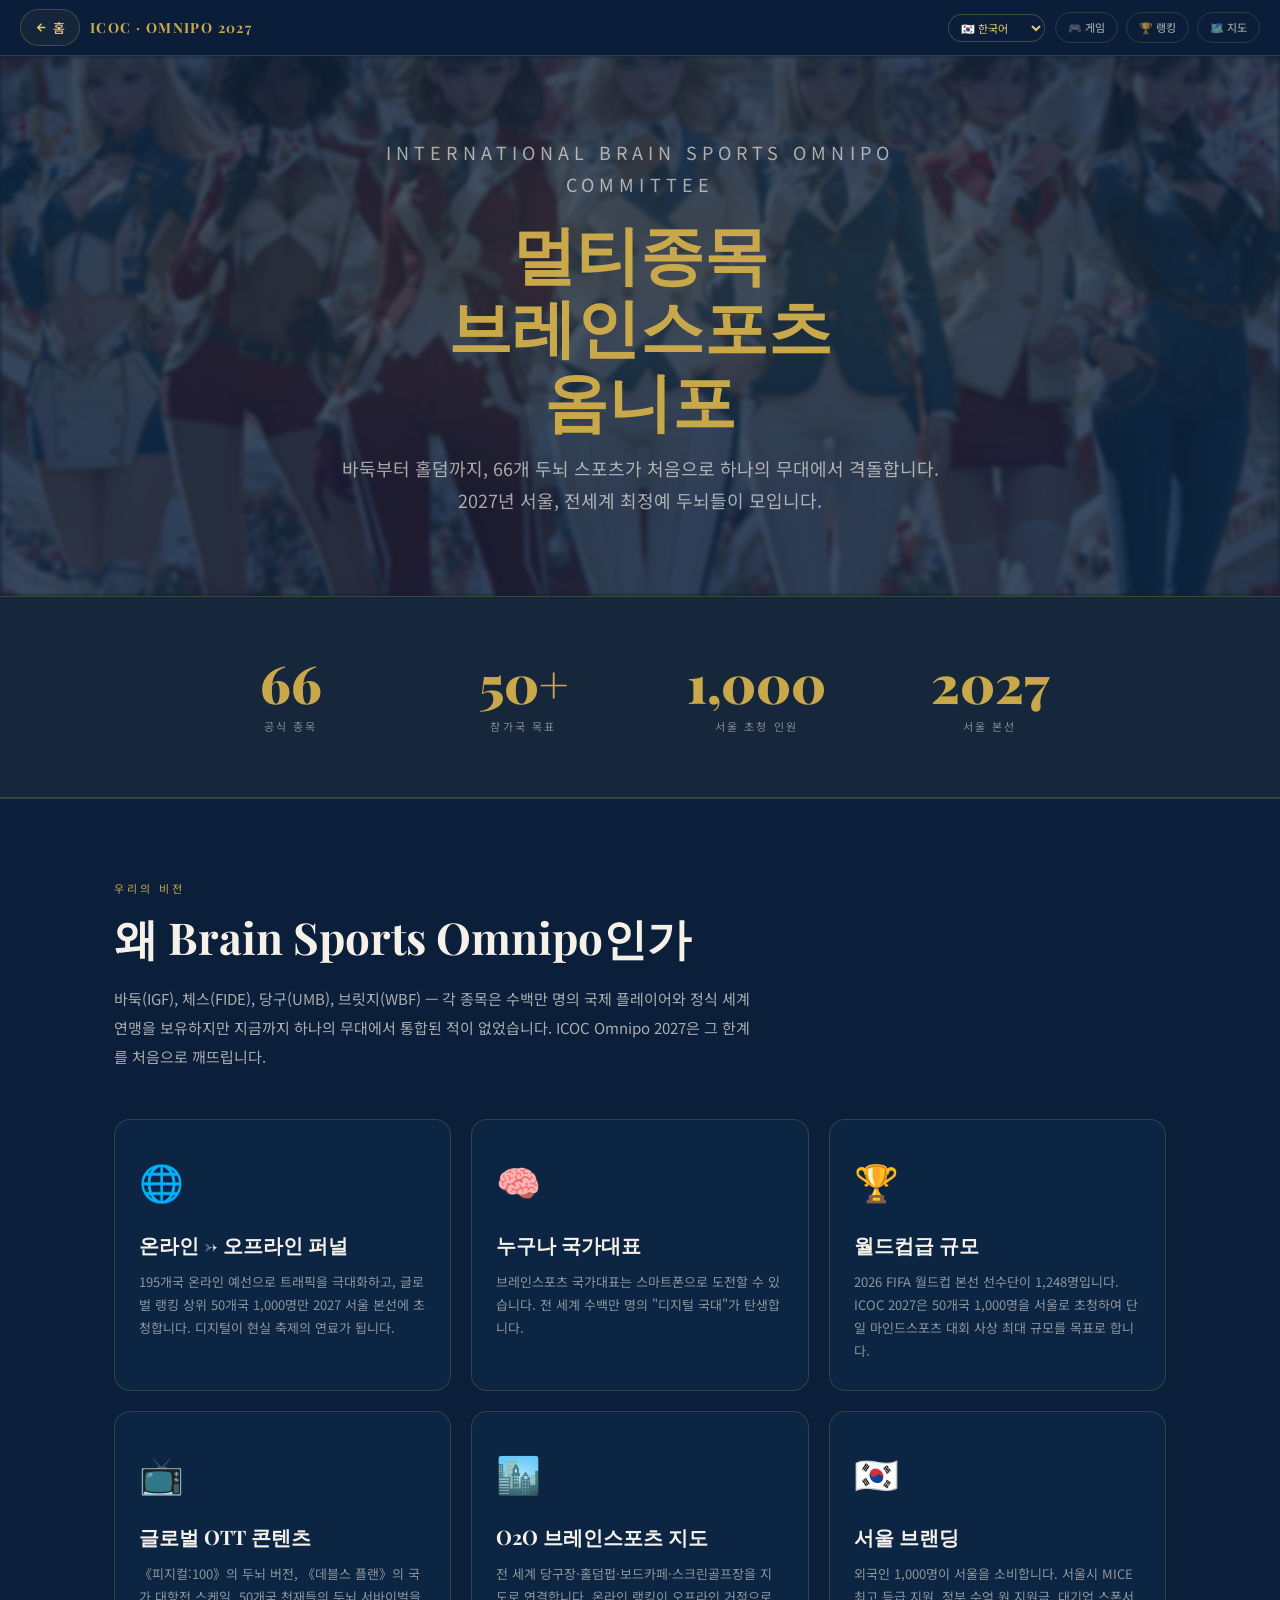
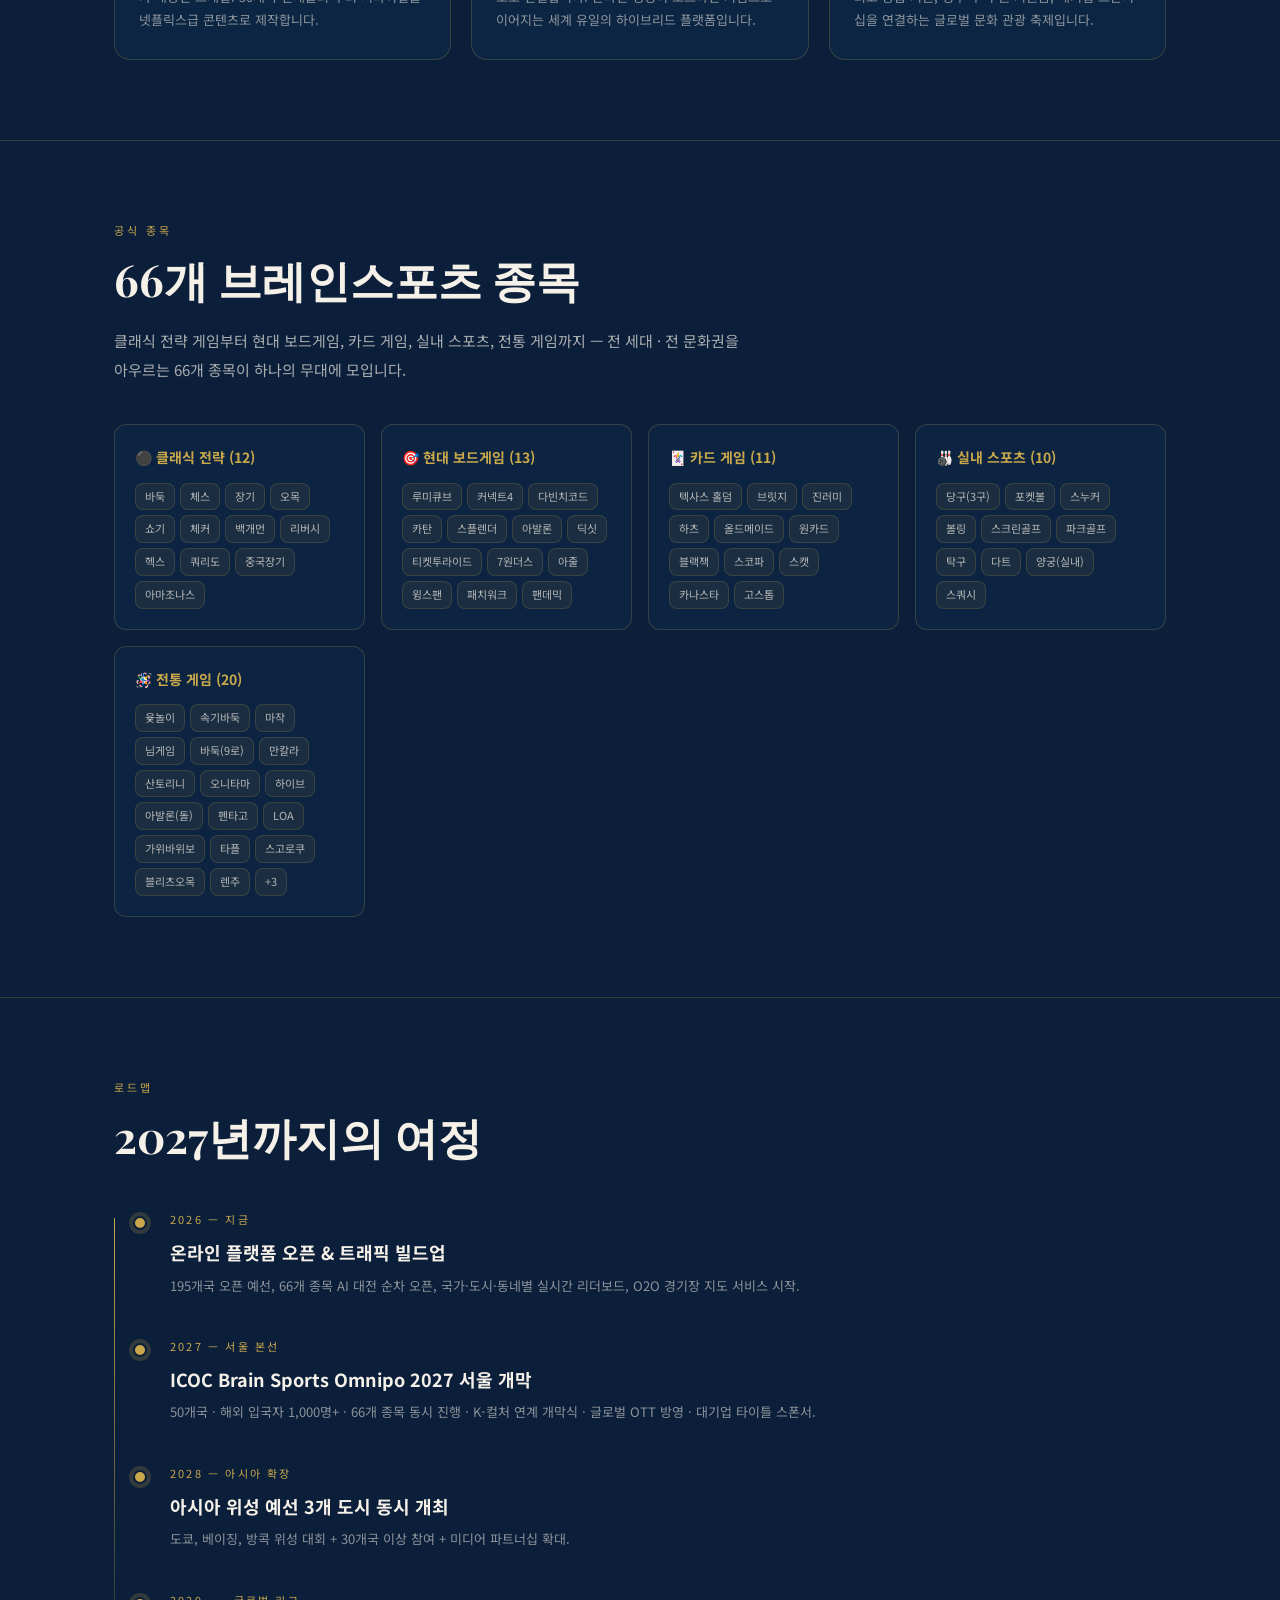
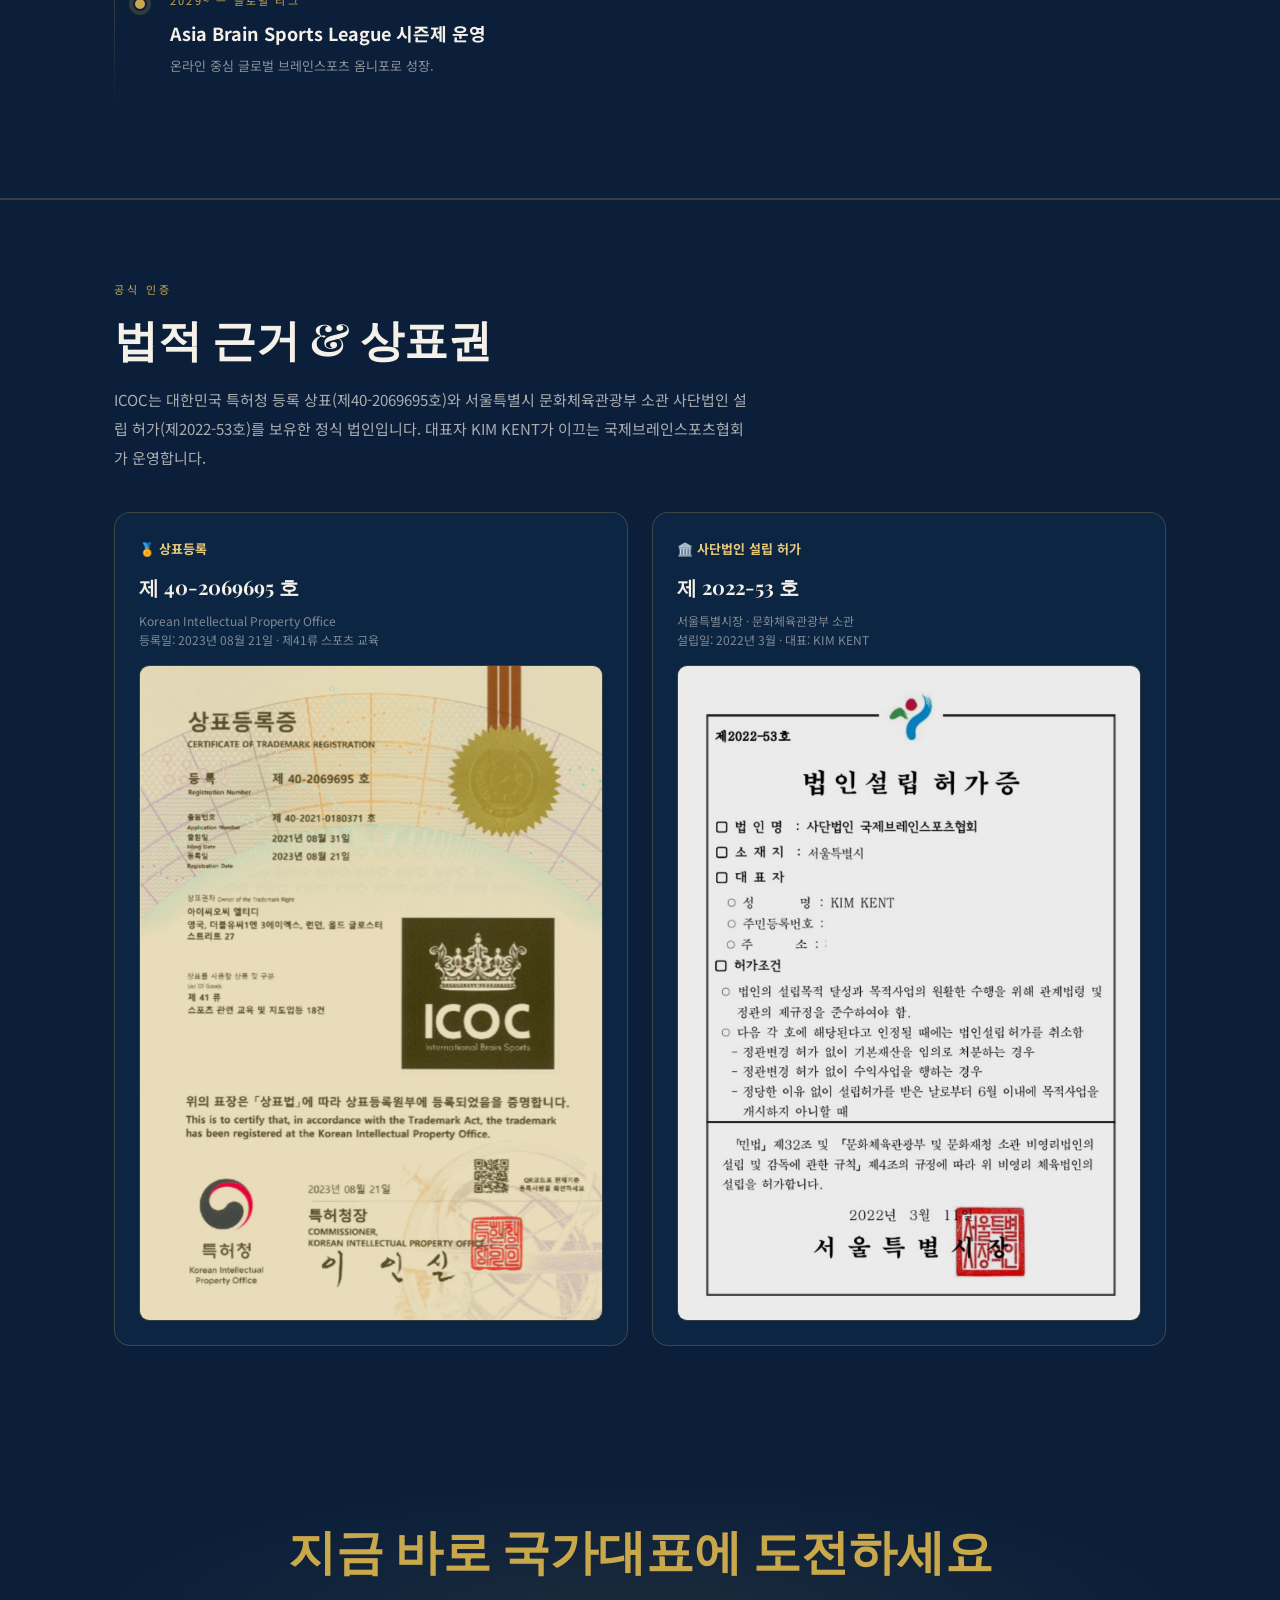
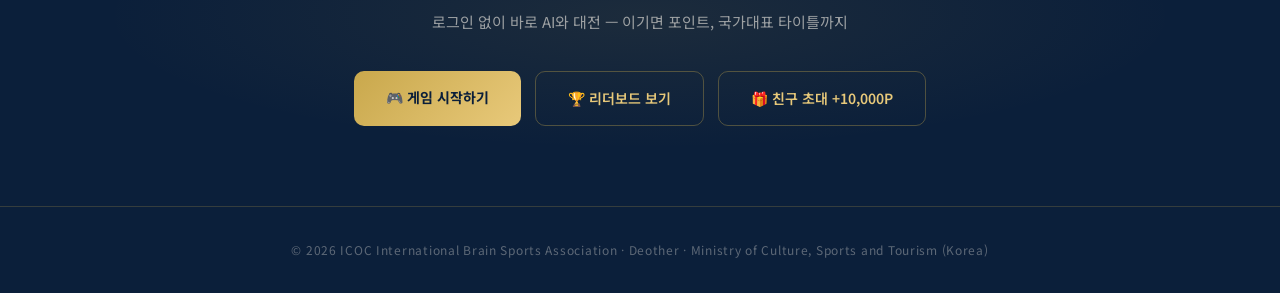
==== about.html @ 2604d00c "fix: remove offline Seoul event, focus on online 195 countries platform" ====
<!DOCTYPE html>
<html lang="ko">
<head>
<meta charset="UTF-8">
<meta name="viewport" content="width=device-width, initial-scale=1.0">
<title>About ICOC — Brain Sports Omnipo 2027</title>
<link rel="icon" href="assets/favicon-32.png" type="image/png">
<link href="https://fonts.googleapis.com/css2?family=Playfair+Display:wght@400;700;900&family=Noto+Sans+KR:wght@300;400;500;700&display=swap" rel="stylesheet">
<style>
:root{--navy:#0B1F3A;--navy2:#0e2847;--gold:#C9A84C;--gold-l:#E8C97A;--cream:#F5F0E8;--border:rgba(201,168,76,0.22);}
*{margin:0;padding:0;box-sizing:border-box;}
html{scroll-behavior:smooth;}
body{background:var(--navy);color:var(--cream);font-family:'Noto Sans KR',sans-serif;line-height:1.8;}

/* NAV */
.top-bar{position:sticky;top:0;z-index:100;display:flex;align-items:center;gap:10px;padding:0 20px;height:56px;background:rgba(11,31,58,0.95);backdrop-filter:blur(18px);border-bottom:1px solid var(--border);}
.btn-back{display:flex;align-items:center;gap:5px;padding:6px 14px;border:1px solid rgba(201,168,76,0.28);border-radius:24px;background:rgba(201,168,76,0.06);color:var(--gold-l);font-size:13px;font-weight:500;cursor:pointer;text-decoration:none;transition:all .2s;}
.btn-back:hover{background:rgba(201,168,76,0.16);border-color:var(--gold);}
.bar-title{flex:1;font-family:'Playfair Display',serif;font-size:14px;font-weight:700;color:var(--gold);letter-spacing:.1em;}
.nav-btns{display:flex;gap:8px;}
.nav-pill{padding:5px 12px;border:1px solid rgba(201,168,76,0.2);border-radius:16px;background:transparent;color:rgba(245,240,232,0.6);font-size:11px;font-weight:500;cursor:pointer;text-decoration:none;transition:all .2s;white-space:nowrap;}
.nav-pill:hover{border-color:var(--gold);color:var(--gold-l);}

/* HERO */
.about-hero{
  position:relative;min-height:60vh;display:flex;align-items:center;justify-content:center;
  text-align:center;padding:80px 24px;overflow:hidden;
  background:radial-gradient(ellipse 80% 60% at 50% 40%,rgba(201,168,76,0.1) 0%,transparent 70%);
}
.about-hero::before{
  content:'';position:absolute;inset:0;z-index:-1;
  background:url('assets/hero-bg.jpg') center/cover;
  opacity:.2;filter:blur(2px);
}
.about-hero h1{font-family:'Playfair Display',serif;font-size:clamp(32px,6vw,64px);font-weight:900;color:var(--gold);line-height:1.15;margin-bottom:16px;}
.about-hero p{font-size:clamp(14px,2vw,18px);color:rgba(245,240,232,0.65);max-width:640px;margin:0 auto;}

/* SECTIONS */
.sec{padding:80px 24px;max-width:1100px;margin:0 auto;}
.sec-label{font-size:11px;letter-spacing:.28em;color:var(--gold);text-transform:uppercase;margin-bottom:12px;}
.sec-title{font-family:'Playfair Display',serif;font-size:clamp(26px,4vw,44px);font-weight:700;line-height:1.2;margin-bottom:20px;}
.sec-body{font-size:15px;color:rgba(245,240,232,0.68);line-height:1.95;max-width:640px;}
.divider{width:100%;height:1px;background:var(--border);}

/* VISION CARDS */
.vision-grid{display:grid;grid-template-columns:repeat(auto-fit,minmax(280px,1fr));gap:20px;margin-top:48px;}
.vision-card{
  background:rgba(14,40,71,0.7);border:1px solid var(--border);border-radius:16px;
  padding:28px 24px;position:relative;overflow:hidden;transition:all .25s;
}
.vision-card::before{content:'';position:absolute;top:0;left:0;right:0;height:2px;background:var(--gold);transform:scaleX(0);transform-origin:left;transition:transform .4s;}
.vision-card:hover::before{transform:scaleX(1);}
.vision-card:hover{background:rgba(14,40,71,0.9);border-color:rgba(201,168,76,0.4);}
.vc-icon{font-size:36px;margin-bottom:14px;display:block;}
.vc-title{font-family:'Playfair Display',serif;font-size:20px;font-weight:700;color:var(--cream);margin-bottom:8px;}
.vc-body{font-size:13px;color:rgba(245,240,232,0.55);line-height:1.75;}

/* STATS BAND */
.stats-band{background:rgba(201,168,76,0.06);border-top:1px solid var(--border);border-bottom:1px solid var(--border);padding:60px 24px;}
.stats-inner{display:grid;grid-template-columns:repeat(auto-fit,minmax(160px,1fr));gap:32px;max-width:900px;margin:0 auto;text-align:center;}
.sn{font-family:'Playfair Display',serif;font-size:52px;font-weight:900;color:var(--gold);line-height:1;margin-bottom:8px;}
.sl{font-size:11px;letter-spacing:.2em;color:rgba(245,240,232,0.5);text-transform:uppercase;}

/* TIMELINE */
.timeline{position:relative;padding-left:24px;margin-top:48px;}
.timeline::before{content:'';position:absolute;left:0;top:8px;bottom:8px;width:1px;background:linear-gradient(to bottom,var(--gold),transparent);}
.tl-item{position:relative;padding:0 0 40px 32px;}
.tl-item::before{content:'';position:absolute;left:-5px;top:6px;width:10px;height:10px;border-radius:50%;background:var(--gold);border:2px solid var(--navy);box-shadow:0 0 0 4px rgba(201,168,76,0.2);}
.tl-date{font-size:11px;letter-spacing:.2em;color:var(--gold);text-transform:uppercase;margin-bottom:6px;}
.tl-title{font-size:18px;font-weight:700;margin-bottom:6px;}
.tl-body{font-size:13px;color:rgba(245,240,232,0.55);line-height:1.75;}

/* SPORTS LIST */
.sports-cats{display:grid;grid-template-columns:repeat(auto-fit,minmax(220px,1fr));gap:16px;margin-top:40px;}
.sc{background:rgba(14,40,71,0.6);border:1px solid var(--border);border-radius:12px;padding:20px;}
.sc-head{font-size:14px;font-weight:700;color:var(--gold);margin-bottom:12px;display:flex;align-items:center;gap:8px;}
.sc-list{display:flex;flex-wrap:wrap;gap:5px;}
.sc-tag{font-size:11px;background:rgba(201,168,76,0.08);color:rgba(245,240,232,0.7);border:1px solid rgba(201,168,76,0.18);border-radius:8px;padding:3px 9px;}

/* CTA */
.cta-band{text-align:center;padding:80px 24px;background:radial-gradient(ellipse 60% 50% at 50% 50%,rgba(201,168,76,0.09) 0%,transparent 70%);}
.cta-title{font-family:'Playfair Display',serif;font-size:clamp(28px,5vw,48px);font-weight:900;color:var(--gold);margin-bottom:16px;}
.cta-sub{font-size:15px;color:rgba(245,240,232,0.6);margin-bottom:36px;}
.cta-btns{display:flex;gap:14px;justify-content:center;flex-wrap:wrap;}
.cta-btn-gold{padding:14px 32px;background:linear-gradient(135deg,var(--gold),var(--gold-l));border:none;border-radius:10px;font-size:14px;font-weight:700;color:var(--navy);cursor:pointer;text-decoration:none;transition:all .2s;}
.cta-btn-gold:hover{transform:translateY(-2px);box-shadow:0 8px 24px rgba(201,168,76,0.35);}
.cta-btn-outline{padding:14px 32px;border:1px solid rgba(201,168,76,0.35);border-radius:10px;font-size:14px;font-weight:600;color:var(--gold-l);cursor:pointer;text-decoration:none;background:transparent;transition:all .2s;}
.cta-btn-outline:hover{background:rgba(201,168,76,0.1);border-color:var(--gold);}

footer{border-top:1px solid var(--border);padding:32px 24px;text-align:center;font-size:12px;color:rgba(245,240,232,0.35);letter-spacing:.06em;}

@media(max-width:640px){.sec{padding:56px 18px;}.vision-grid{grid-template-columns:1fr;}.stats-inner{gap:24px;}.sn{font-size:40px;}}
</style>
</head>
<body>

<div class="top-bar">
  <a href="index.html" class="btn-back">
    <svg width="13" height="13" viewBox="0 0 24 24" fill="none" stroke="currentColor" stroke-width="2.5"><path d="M19 12H5M12 5l-7 7 7 7"/></svg> 홈
  </a>
  <div class="bar-title">ICOC · OMNIPO 2027</div>
  <select id="about-lang" onchange="changeAboutLang(this.value)"
    style="padding:4px 8px;border-radius:16px;border:1px solid rgba(201,168,76,0.3);background:rgba(11,31,58,0.9);color:#E8C97A;font-size:11px;cursor:pointer;font-family:inherit;outline:none;">
    <option value="ko">🇰🇷 한국어</option>
    <option value="en">🇺🇸 English</option>
    <option value="zh">🇨🇳 中文</option>
    <option value="ja">🇯🇵 日本語</option>
    <option value="es">🇪🇸 Español</option>
    <option value="fr">🇫🇷 Français</option>
    <option value="de">🇩🇪 Deutsch</option>
  </select>
  <div class="nav-btns">
    <a href="games.html" class="nav-pill">🎮 게임</a>
    <a href="leaderboard.html" class="nav-pill">🏆 랭킹</a>
    <a href="venue.html" class="nav-pill">🗺️ 지도</a>
  </div>
</div>

<!-- HERO -->
<div class="about-hero">
  <div>
    <p class="sec-label" style="margin-bottom:14px;">International Brain Sports Omnipo Committee</p>
    <h1>멀티종목<br>브레인스포츠<br>옴니포</h1>
    <p>바둑부터 홀덤까지, 66개 두뇌 스포츠가 처음으로 하나의 무대에서 격돌합니다.<br>2027년 서울, 전세계 최정예 두뇌들이 모입니다.</p>
  </div>
</div>

<!-- STATS -->
<div class="stats-band">
  <div class="stats-inner">
    <div><div class="sn">66</div><div class="sl">공식 종목</div></div>
    <div><div class="sn">50+</div><div class="sl">참가국 목표</div></div>
    <div><div class="sn">1,000</div><div class="sl">서울 초청 인원</div></div>
    <div><div class="sn">2027</div><div class="sl">서울 본선</div></div>
  </div>
</div>

<div class="divider"></div>

<!-- VISION -->
<div class="sec">
  <p class="sec-label">우리의 비전</p>
  <h2 class="sec-title">왜 Brain Sports Omnipo인가</h2>
  <p class="sec-body">바둑(IGF), 체스(FIDE), 당구(UMB), 브릿지(WBF) — 각 종목은 수백만 명의 국제 플레이어와 정식 세계연맹을 보유하지만 지금까지 하나의 무대에서 통합된 적이 없었습니다. ICOC Omnipo 2027은 그 한계를 처음으로 깨뜨립니다.</p>
  <div class="vision-grid">
    <div class="vision-card">
      <span class="vc-icon">🌐</span>
      <div class="vc-title">온라인 → 오프라인 퍼널</div>
      <div class="vc-body">195개국 온라인 예선으로 트래픽을 극대화하고, 글로벌 랭킹 상위 50개국 1,000명만 2027 서울 본선에 초청합니다. 디지털이 현실 축제의 연료가 됩니다.</div>
    </div>
    <div class="vision-card">
      <span class="vc-icon">🧠</span>
      <div class="vc-title">누구나 국가대표</div>
      <div class="vc-body">브레인스포츠 국가대표는 스마트폰으로 도전할 수 있습니다. 전 세계 수백만 명의 "디지털 국대"가 탄생합니다.</div>
    </div>
    <div class="vision-card">
      <span class="vc-icon">🏆</span>
      <div class="vc-title">월드컵급 규모</div>
      <div class="vc-body">2026 FIFA 월드컵 본선 선수단이 1,248명입니다. ICOC 2027은 50개국 1,000명을 서울로 초청하여 단일 마인드스포츠 대회 사상 최대 규모를 목표로 합니다.</div>
    </div>
    <div class="vision-card">
      <span class="vc-icon">📺</span>
      <div class="vc-title">글로벌 OTT 콘텐츠</div>
      <div class="vc-body">《피지컬:100》의 두뇌 버전, 《데블스 플랜》의 국가 대항전 스케일. 50개국 천재들의 두뇌 서바이벌을 넷플릭스급 콘텐츠로 제작합니다.</div>
    </div>
    <div class="vision-card">
      <span class="vc-icon">🏙️</span>
      <div class="vc-title">O2O 브레인스포츠 지도</div>
      <div class="vc-body">전 세계 당구장·홀덤펍·보드카페·스크린골프장을 지도로 연결합니다. 온라인 랭킹이 오프라인 거점으로 이어지는 세계 유일의 하이브리드 플랫폼입니다.</div>
    </div>
    <div class="vision-card">
      <span class="vc-icon">🇰🇷</span>
      <div class="vc-title">서울 브랜딩</div>
      <div class="vc-body">외국인 1,000명이 서울을 소비합니다. 서울시 MICE 최고 등급 지원, 정부 수억 원 지원금, 대기업 스폰서십을 연결하는 글로벌 문화 관광 축제입니다.</div>
    </div>
  </div>
</div>

<div class="divider"></div>

<!-- SPORTS CATEGORIES -->
<div class="sec">
  <p class="sec-label">공식 종목</p>
  <h2 class="sec-title">66개 브레인스포츠 종목</h2>
  <p class="sec-body">클래식 전략 게임부터 현대 보드게임, 카드 게임, 실내 스포츠, 전통 게임까지 — 전 세대 · 전 문화권을 아우르는 66개 종목이 하나의 무대에 모입니다.</p>
  <div class="sports-cats">
    <div class="sc">
      <div class="sc-head">⚫ 클래식 전략 (12)</div>
      <div class="sc-list">
        <span class="sc-tag">바둑</span><span class="sc-tag">체스</span><span class="sc-tag">장기</span><span class="sc-tag">오목</span><span class="sc-tag">쇼기</span><span class="sc-tag">체커</span><span class="sc-tag">백개먼</span><span class="sc-tag">리버시</span><span class="sc-tag">헥스</span><span class="sc-tag">쿼리도</span><span class="sc-tag">중국장기</span><span class="sc-tag">아마조나스</span>
      </div>
    </div>
    <div class="sc">
      <div class="sc-head">🎯 현대 보드게임 (13)</div>
      <div class="sc-list">
        <span class="sc-tag">루미큐브</span><span class="sc-tag">커넥트4</span><span class="sc-tag">다빈치코드</span><span class="sc-tag">카탄</span><span class="sc-tag">스플렌더</span><span class="sc-tag">아발론</span><span class="sc-tag">딕싯</span><span class="sc-tag">티켓투라이드</span><span class="sc-tag">7원더스</span><span class="sc-tag">아줄</span><span class="sc-tag">윙스팬</span><span class="sc-tag">패치워크</span><span class="sc-tag">팬데믹</span>
      </div>
    </div>
    <div class="sc">
      <div class="sc-head">🃏 카드 게임 (11)</div>
      <div class="sc-list">
        <span class="sc-tag">텍사스 홀덤</span><span class="sc-tag">브릿지</span><span class="sc-tag">진러미</span><span class="sc-tag">하츠</span><span class="sc-tag">올드메이드</span><span class="sc-tag">원카드</span><span class="sc-tag">블랙잭</span><span class="sc-tag">스코파</span><span class="sc-tag">스캣</span><span class="sc-tag">카나스타</span><span class="sc-tag">고스톱</span>
      </div>
    </div>
    <div class="sc">
      <div class="sc-head">🎳 실내 스포츠 (10)</div>
      <div class="sc-list">
        <span class="sc-tag">당구(3구)</span><span class="sc-tag">포켓볼</span><span class="sc-tag">스누커</span><span class="sc-tag">볼링</span><span class="sc-tag">스크린골프</span><span class="sc-tag">파크골프</span><span class="sc-tag">탁구</span><span class="sc-tag">다트</span><span class="sc-tag">양궁(실내)</span><span class="sc-tag">스쿼시</span>
      </div>
    </div>
    <div class="sc">
      <div class="sc-head">🪅 전통 게임 (20)</div>
      <div class="sc-list">
        <span class="sc-tag">윷놀이</span><span class="sc-tag">속기바둑</span><span class="sc-tag">마작</span><span class="sc-tag">님게임</span><span class="sc-tag">바둑(9로)</span><span class="sc-tag">만칼라</span><span class="sc-tag">산토리니</span><span class="sc-tag">오니타마</span><span class="sc-tag">하이브</span><span class="sc-tag">아발론(돌)</span><span class="sc-tag">펜타고</span><span class="sc-tag">LOA</span><span class="sc-tag">가위바위보</span><span class="sc-tag">타플</span><span class="sc-tag">스고로쿠</span><span class="sc-tag">블리츠오목</span><span class="sc-tag">렌주</span><span class="sc-tag">+3</span>
      </div>
    </div>
  </div>
</div>

<div class="divider"></div>

<!-- ROADMAP -->
<div class="sec">
  <p class="sec-label">로드맵</p>
  <h2 class="sec-title">2027년까지의 여정</h2>
  <div class="timeline">
    <div class="tl-item">
      <div class="tl-date">2026 — 지금</div>
      <div class="tl-title">온라인 플랫폼 오픈 & 트래픽 빌드업</div>
      <div class="tl-body">195개국 오픈 예선, 66개 종목 AI 대전 순차 오픈, 국가·도시·동네별 실시간 리더보드, O2O 경기장 지도 서비스 시작.</div>
    </div>
    <div class="tl-item">
      <div class="tl-date">2027 — 서울 본선</div>
      <div class="tl-title">ICOC Brain Sports Omnipo 2027 서울 개막</div>
      <div class="tl-body">50개국 · 해외 입국자 1,000명+ · 66개 종목 동시 진행 · K-컬처 연계 개막식 · 글로벌 OTT 방영 · 대기업 타이틀 스폰서.</div>
    </div>
    <div class="tl-item">
      <div class="tl-date">2028 — 아시아 확장</div>
      <div class="tl-title">아시아 위성 예선 3개 도시 동시 개최</div>
      <div class="tl-body">도쿄, 베이징, 방콕 위성 대회 + 30개국 이상 참여 + 미디어 파트너십 확대.</div>
    </div>
    <div class="tl-item">
      <div class="tl-date">2029~ — 글로벌 리그</div>
      <div class="tl-title">Asia Brain Sports League 시즌제 운영</div>
      <div class="tl-body">온라인 중심 글로벌 브레인스포츠 옴니포로 성장.</div>
    </div>
  </div>
</div>

<div class="divider"></div>


<!-- ── 공식 인증 섹션 ── -->
<div class="divider"></div>
<div class="sec">
  <p class="sec-label">공식 인증</p>
  <h2 class="sec-title">법적 근거 & 상표권</h2>
  <p class="sec-body">ICOC는 대한민국 특허청 등록 상표(제40-2069695호)와 서울특별시 문화체육관광부 소관 사단법인 설립 허가(제2022-53호)를 보유한 정식 법인입니다. 대표자 KIM KENT가 이끄는 국제브레인스포츠협회가 운영합니다.</p>
  <div class="cert-grid">
    <div class="cert-card">
      <div class="cert-badge">🏅 상표등록</div>
      <div class="cert-meta">제 40-2069695 호</div>
      <div class="cert-sub">Korean Intellectual Property Office<br>등록일: 2023년 08월 21일 · 제41류 스포츠 교육</div>
      <a href="assets/trademark.png" target="_blank" rel="noopener" class="cert-img-wrap">
        <img src="assets/trademark.png" alt="ICOC 상표등록증" class="cert-img" loading="lazy">
        <div class="cert-overlay">🔍 원본 보기</div>
      </a>
    </div>
    <div class="cert-card">
      <div class="cert-badge">🏛️ 사단법인 설립 허가</div>
      <div class="cert-meta">제 2022-53 호</div>
      <div class="cert-sub">서울특별시장 · 문화체육관광부 소관<br>설립일: 2022년 3월 · 대표: KIM KENT</div>
      <a href="assets/corporate-license.png" target="_blank" rel="noopener" class="cert-img-wrap">
        <img src="assets/corporate-license.png" alt="사단법인 국제브레인스포츠협회 설립 허가증" class="cert-img" loading="lazy">
        <div class="cert-overlay">🔍 원본 보기</div>
      </a>
    </div>
  </div>
</div>

<style>
.cert-grid{display:grid;grid-template-columns:repeat(auto-fit,minmax(280px,1fr));gap:24px;margin-top:40px;}
.cert-card{background:rgba(14,40,71,0.7);border:1px solid rgba(201,168,76,0.25);border-radius:16px;padding:24px;transition:all .25s;}
.cert-card:hover{border-color:rgba(201,168,76,0.5);transform:translateY(-3px);}
.cert-badge{font-size:13px;font-weight:700;color:#E8C97A;margin-bottom:8px;}
.cert-meta{font-family:'Playfair Display',serif;font-size:20px;font-weight:700;color:var(--cream);margin-bottom:6px;}
.cert-sub{font-size:12px;color:rgba(245,240,232,0.5);line-height:1.6;margin-bottom:16px;}
.cert-img-wrap{display:block;position:relative;border-radius:10px;overflow:hidden;border:1px solid rgba(201,168,76,0.2);cursor:pointer;}
.cert-img{width:100%;display:block;filter:brightness(.92);}
.cert-overlay{
  position:absolute;inset:0;display:flex;align-items:center;justify-content:center;
  background:rgba(11,31,58,0.5);color:var(--cream);font-size:13px;font-weight:600;
  opacity:0;transition:opacity .2s;
}
.cert-img-wrap:hover .cert-overlay{opacity:1;}
.cert-img-wrap:hover .cert-img{filter:brightness(1);}
</style>

<!-- CTA -->
<div class="cta-band">
  <h2 class="cta-title">지금 바로 국가대표에 도전하세요</h2>
  <p class="cta-sub">로그인 없이 바로 AI와 대전 — 이기면 포인트, 국가대표 타이틀까지</p>
  <div class="cta-btns">
    <a href="games.html" class="cta-btn-gold">🎮 게임 시작하기</a>
    <a href="leaderboard.html" class="cta-btn-outline">🏆 리더보드 보기</a>
    <a href="referral.html" class="cta-btn-outline">🎁 친구 초대 +10,000P</a>
  </div>
</div>

<footer>© 2026 ICOC International Brain Sports Association · Deother · Ministry of Culture, Sports and Tourism (Korea)</footer>


<script>
const ABOUT_T = {
  ko: {
    hero_label:'국제브레인스포츠 옴니포 협회',
    hero_h1:'멀티종목<br>브레인스포츠<br>옴니포',
    hero_sub:'바둑·체스·장기·당구·브릿지·스크린골프<br>멀티종목 국제 브레인스포츠 옴니포 대회',
    vision_label:'우리의 비전', vision_h:'왜 Brain Sports Omnipo인가',
    vision_body:'바둑(IGF), 체스(FIDE), 당구(UMB), 브릿지(WBF)... 각각 독립된 국제연맹이 운영하는 66개 두뇌 스포츠를 하나의 대회로 통합합니다.',
    sports_label:'공식 종목', sports_h:'66개 브레인스포츠 종목',
    road_label:'로드맵', road_h:'2027년까지의 여정',
    cta_h:'지금 바로 국가대표에 도전하세요',
    cta_sub:'로그인 없이 바로 AI와 대전 — 이기면 포인트, 국가대표 타이틀까지',
    footer:'© 2026 ICOC 국제브레인스포츠협회 · Deother · 문화체육관광부',
  },
  en: {
    hero_label:'International Brain Sports Omnipo Committee',
    hero_h1:'Multi-Sport<br>Brain Sports<br>Omnipo',
    hero_sub:'Go·Chess·Janggi·Billiards·Bridge·Screen Golf<br>International Multi-Sport Brain Sports Omnipo',
    vision_label:'Our Vision', vision_h:'Why Brain Sports Omnipo',
    vision_body:'Go (IGF), Chess (FIDE), Billiards (UMB), Bridge (WBF)... We unite 66 independently-governed brain sports under one championship.',
    sports_label:'Official Sports', sports_h:'66 Brain Sports',
    road_label:'Roadmap', road_h:'Journey to 2027',
    cta_h:'Challenge for National Representative Now',
    cta_sub:'Play AI without login — earn points, win national title',
    footer:'© 2026 ICOC International Brain Sports Association · Deother · Ministry of Culture, Sports and Tourism (Korea)',
  },
  zh: {
    hero_label:'国际脑力运动全能波协会',
    hero_h1:'多项目<br>脑力运动<br>全能波',
    hero_sub:'围棋·国际象棋·将棋·台球·桥牌·模拟高尔夫<br>国际多项目脑力运动全能波',
    vision_label:'我们的愿景', vision_h:'为什么是脑力运动全能波',
    vision_body:'围棋(IGF)、国际象棋(FIDE)、台球(UMB)、桥牌(WBF)...我们将66个独立管理的脑力运动整合到一个锦标赛中。',
    sports_label:'官方项目', sports_h:'66个脑力运动',
    road_label:'路线图', road_h:'通向2027之路',
    cta_h:'现在就挑战国家代表',
    cta_sub:'无需登录即可与AI对战 — 获得积分，赢得国家代表称号',
    footer:'© 2026 ICOC国际脑力运动协会 · Deother · 韩国文化体育观光部',
  },
  ja: {
    hero_label:'国際ブレインスポーツオムニポ委員会',
    hero_h1:'マルチ種目<br>ブレインスポーツ<br>オムニポ',
    hero_sub:'囲碁·チェス·チャンギ·ビリヤード·ブリッジ·スクリーンゴルフ<br>国際マルチ種目ブレインスポーツオムニポ',
    vision_label:'私たちのビジョン', vision_h:'なぜブレインスポーツオムニポか',
    vision_body:'囲碁(IGF)、チェス(FIDE)、ビリヤード(UMB)、ブリッジ(WBF)... 独立して運営される66のブレインスポーツを一つの大会に統合します。',
    sports_label:'公式種目', sports_h:'66のブレインスポーツ',
    road_label:'ロードマップ', road_h:'2027年への旅',
    cta_h:'今すぐ国家代表に挑戦',
    cta_sub:'ログインなしでAI対戦 — ポイント獲得、国家代表タイトルへ',
    footer:'© 2026 ICOC国際ブレインスポーツ協会 · Deother · 韓国文化体育観光省認可',
  },
  es: {
    hero_label:'Comité Internacional de Omnipo de Deportes Cerebrales',
    hero_h1:'Multi-Deporte<br>Deportes Cerebrales<br>Omnipo',
    hero_sub:'Go·Ajedrez·Janggi·Billar·Bridge·Golf Virtual<br>Omnipo Internacional Multi-Deporte',
    vision_label:'Nuestra Visión', vision_h:'Por qué Brain Sports Omnipo',
    vision_body:'Go (IGF), Ajedrez (FIDE), Billar (UMB), Bridge (WBF)... Unimos 66 deportes cerebrales bajo un solo campeonato.',
    sports_label:'Deportes Oficiales', sports_h:'66 Deportes Cerebrales',
    road_label:'Hoja de Ruta', road_h:'Camino a 2027',
    cta_h:'Desafía el Representante Nacional Ahora',
    cta_sub:'Juega con IA sin iniciar sesión — gana puntos y título nacional',
    footer:'© 2026 ICOC Asociación Internacional de Deportes Cerebrales · Deother',
  },
  fr: {
    hero_label:'Comité International des Sports Cérébraux Omnipo',
    hero_h1:'Multi-Sports<br>Sports Cérébraux<br>Omnipo',
    hero_sub:'Go·Échecs·Janggi·Billard·Bridge·Golf Virtuel<br>Omnipo International Multi-Sport',
    vision_label:'Notre Vision', vision_h:'Pourquoi Brain Sports Omnipo',
    vision_body:'Go (IGF), Échecs (FIDE), Billard (UMB), Bridge (WBF)... Nous unissons 66 sports cérébraux sous un seul championnat.',
    sports_label:'Sports Officiels', sports_h:'66 Sports Cérébraux',
    road_label:'Feuille de Route', road_h:'Voyage vers 2027',
    cta_h:'Devenez Représentant National',
    cta_sub:'Jouez contre l'IA sans connexion — gagnez des points et titre national',
    footer:'© 2026 ICOC Association Internationale des Sports Cérébraux · Deother',
  },
  de: {
    hero_label:'Internationales Gehirnsport Omnipo Komitee',
    hero_h1:'Multi-Sport<br>Gehirnsport<br>Omnipo',
    hero_sub:'Go·Schach·Janggi·Billard·Bridge·Screen-Golf<br>Internationaler Multi-Sport Gehirnsport Omnipo',
    vision_label:'Unsere Vision', vision_h:'Warum Brain Sports Omnipo',
    vision_body:'Go (IGF), Schach (FIDE), Billard (UMB), Bridge (WBF)... Wir vereinen 66 unabhängig verwaltete Gehirnsportarten in einer Meisterschaft.',
    sports_label:'Offizielle Sportarten', sports_h:'66 Gehirnsportarten',
    road_label:'Roadmap', road_h:'Reise bis 2027',
    cta_h:'Fordern Sie jetzt den Nationalrepräsentanten heraus',
    cta_sub:'KI spielen ohne Anmeldung — Punkte verdienen, nationalen Titel gewinnen',
    footer:'© 2026 ICOC Internationaler Gehirnsportverband · Deother',
  },
};

function changeAboutLang(lang) {
  const t = ABOUT_T[lang] || ABOUT_T.ko;
  const qs  = (sel) => document.querySelector(sel);
  const qsa = (sel) => Array.from(document.querySelectorAll(sel));

  // 1. 히어로 (about-hero 안)
  const heroWrap = qs('.about-hero');
  if (heroWrap) {
    const lbl = heroWrap.querySelector('.sec-label');
    if (lbl) lbl.textContent = t.hero_label;
    const h1 = heroWrap.querySelector('h1');
    if (h1) h1.innerHTML = t.hero_h1;
    const ps = heroWrap.querySelectorAll('p');
    if (ps[1]) ps[1].innerHTML = t.hero_sub; // 두 번째 p (첫 번째가 sec-label p)
    else if (ps[0]) ps[0].innerHTML = t.hero_sub;
  }

  // 2. 비전 섹션 — .sec h2 / .sec-body
  const secs = qsa('.sec');
  if (secs[0]) {
    const lbl = secs[0].querySelector('.sec-label');
    if (lbl) lbl.textContent = t.vision_label;
    const h2  = secs[0].querySelector('h2, .sec-title');
    if (h2)  h2.textContent = t.vision_h;
    const bod = secs[0].querySelector('.sec-body, p.sec-body');
    if (bod) bod.textContent = t.vision_body;
  }

  // 3. 공식 종목 섹션
  if (secs[1]) {
    const lbl = secs[1].querySelector('.sec-label');
    if (lbl) lbl.textContent = t.sports_label;
    const h2 = secs[1].querySelector('h2, .sec-title');
    if (h2) h2.textContent = t.sports_h;
  }

  // 4. 로드맵 섹션
  if (secs[2]) {
    const lbl = secs[2].querySelector('.sec-label');
    if (lbl) lbl.textContent = t.road_label;
    const h2 = secs[2].querySelector('h2, .sec-title');
    if (h2) h2.textContent = t.road_h;
  }

  // 5. CTA
  const ctaTitle = qs('.cta-title');
  if (ctaTitle) ctaTitle.textContent = t.cta_h;
  const ctaSub = qs('.cta-sub');
  if (ctaSub) ctaSub.textContent = t.cta_sub;

  // 6. 푸터
  const foot = qs('footer');
  if (foot) foot.innerHTML = t.footer;

  document.documentElement.dir = (lang === 'ar') ? 'rtl' : 'ltr';
  localStorage.setItem('about_lang', lang);
}
document.addEventListener('DOMContentLoaded', () => {
  const saved = localStorage.getItem('about_lang') || localStorage.getItem('icoc_lang') || 'ko';
  const sel = document.getElementById('about-lang');
  if(sel) { sel.value = saved; if(saved!=='ko') changeAboutLang(saved); }
});
</script>

</body>
</html>
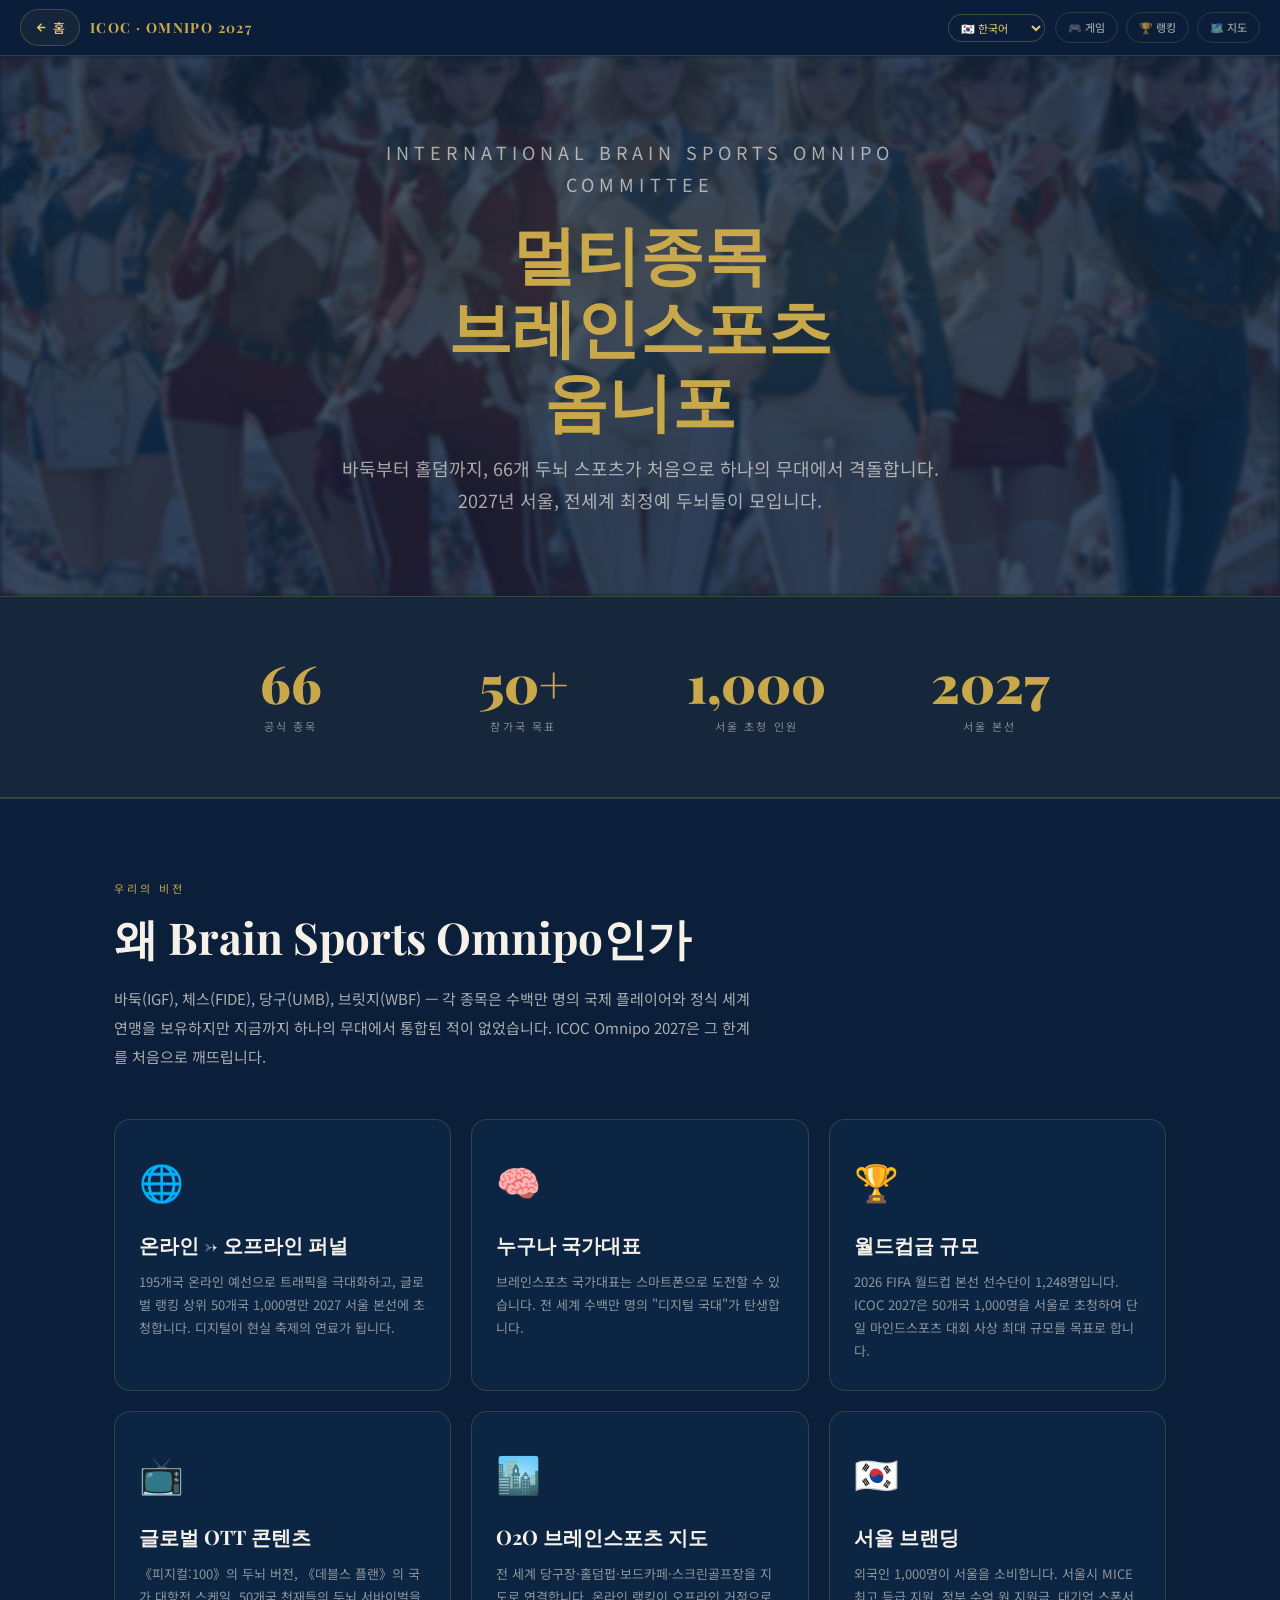
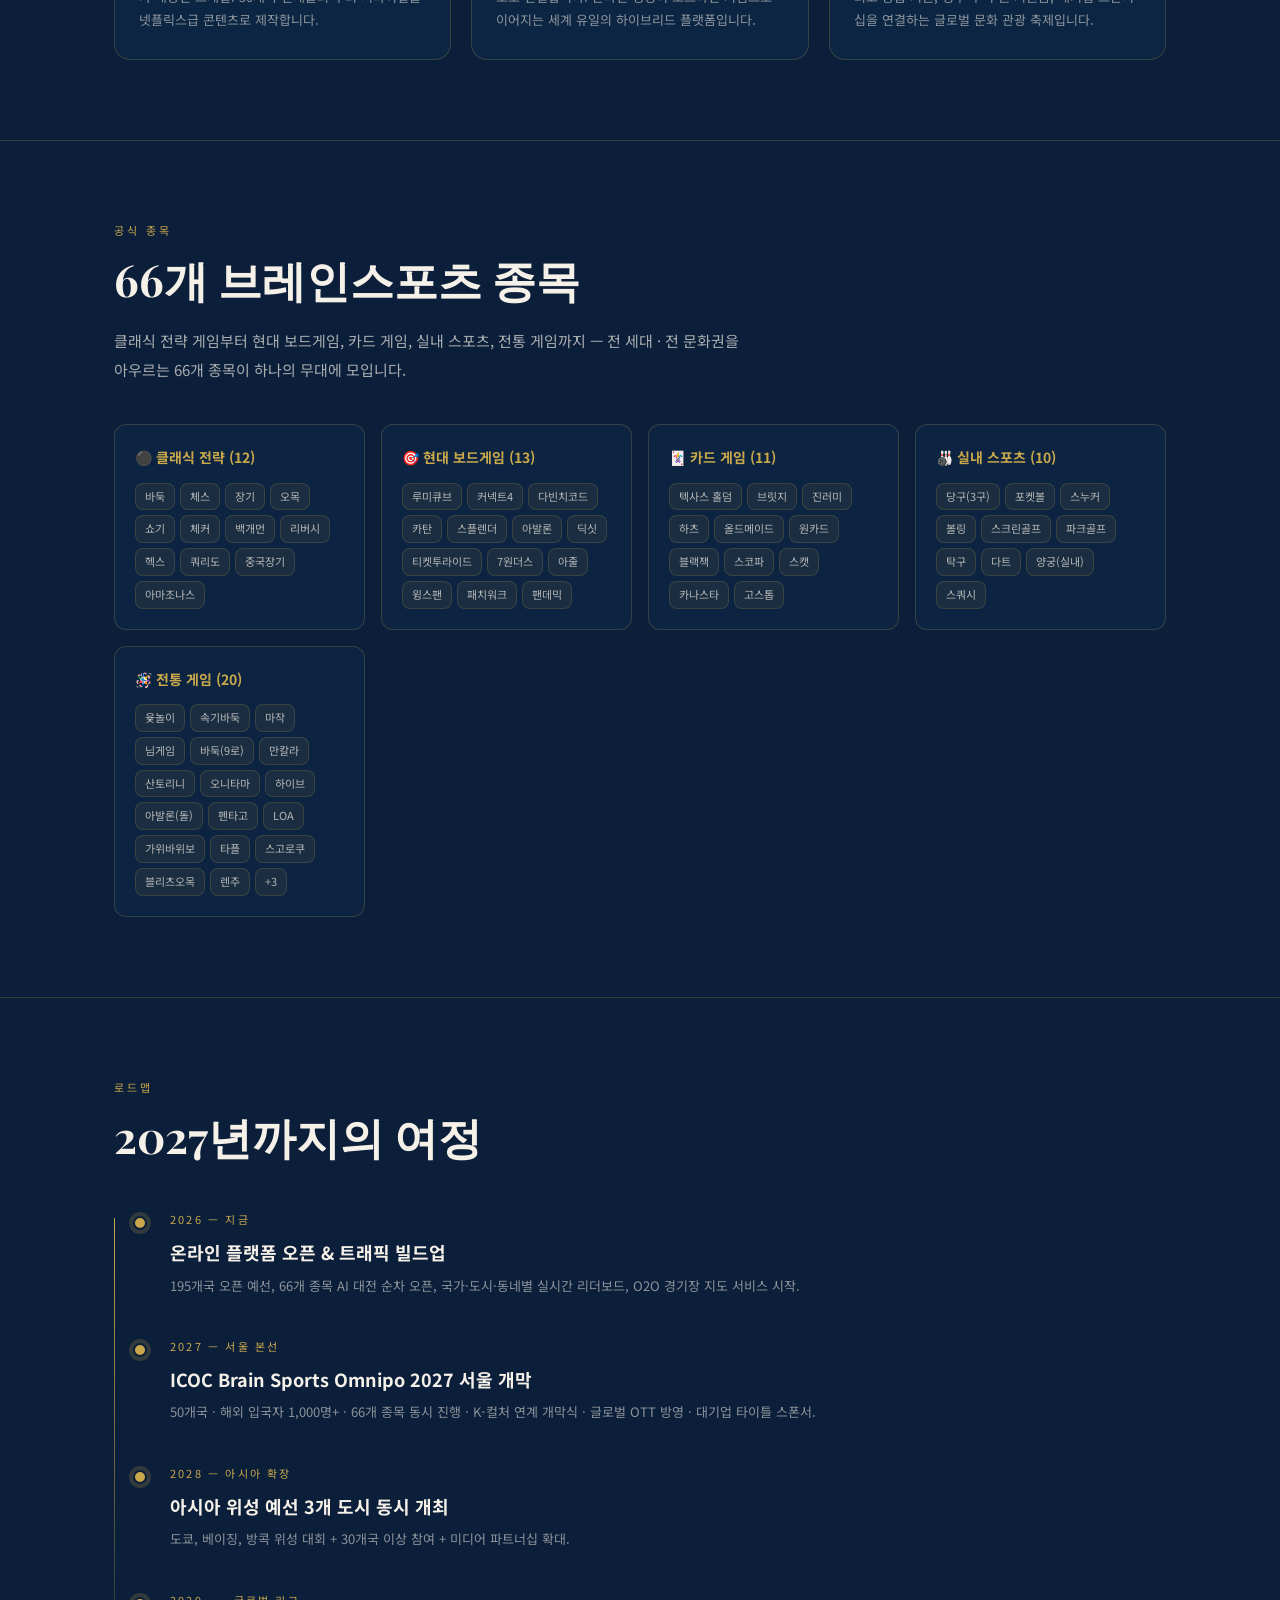
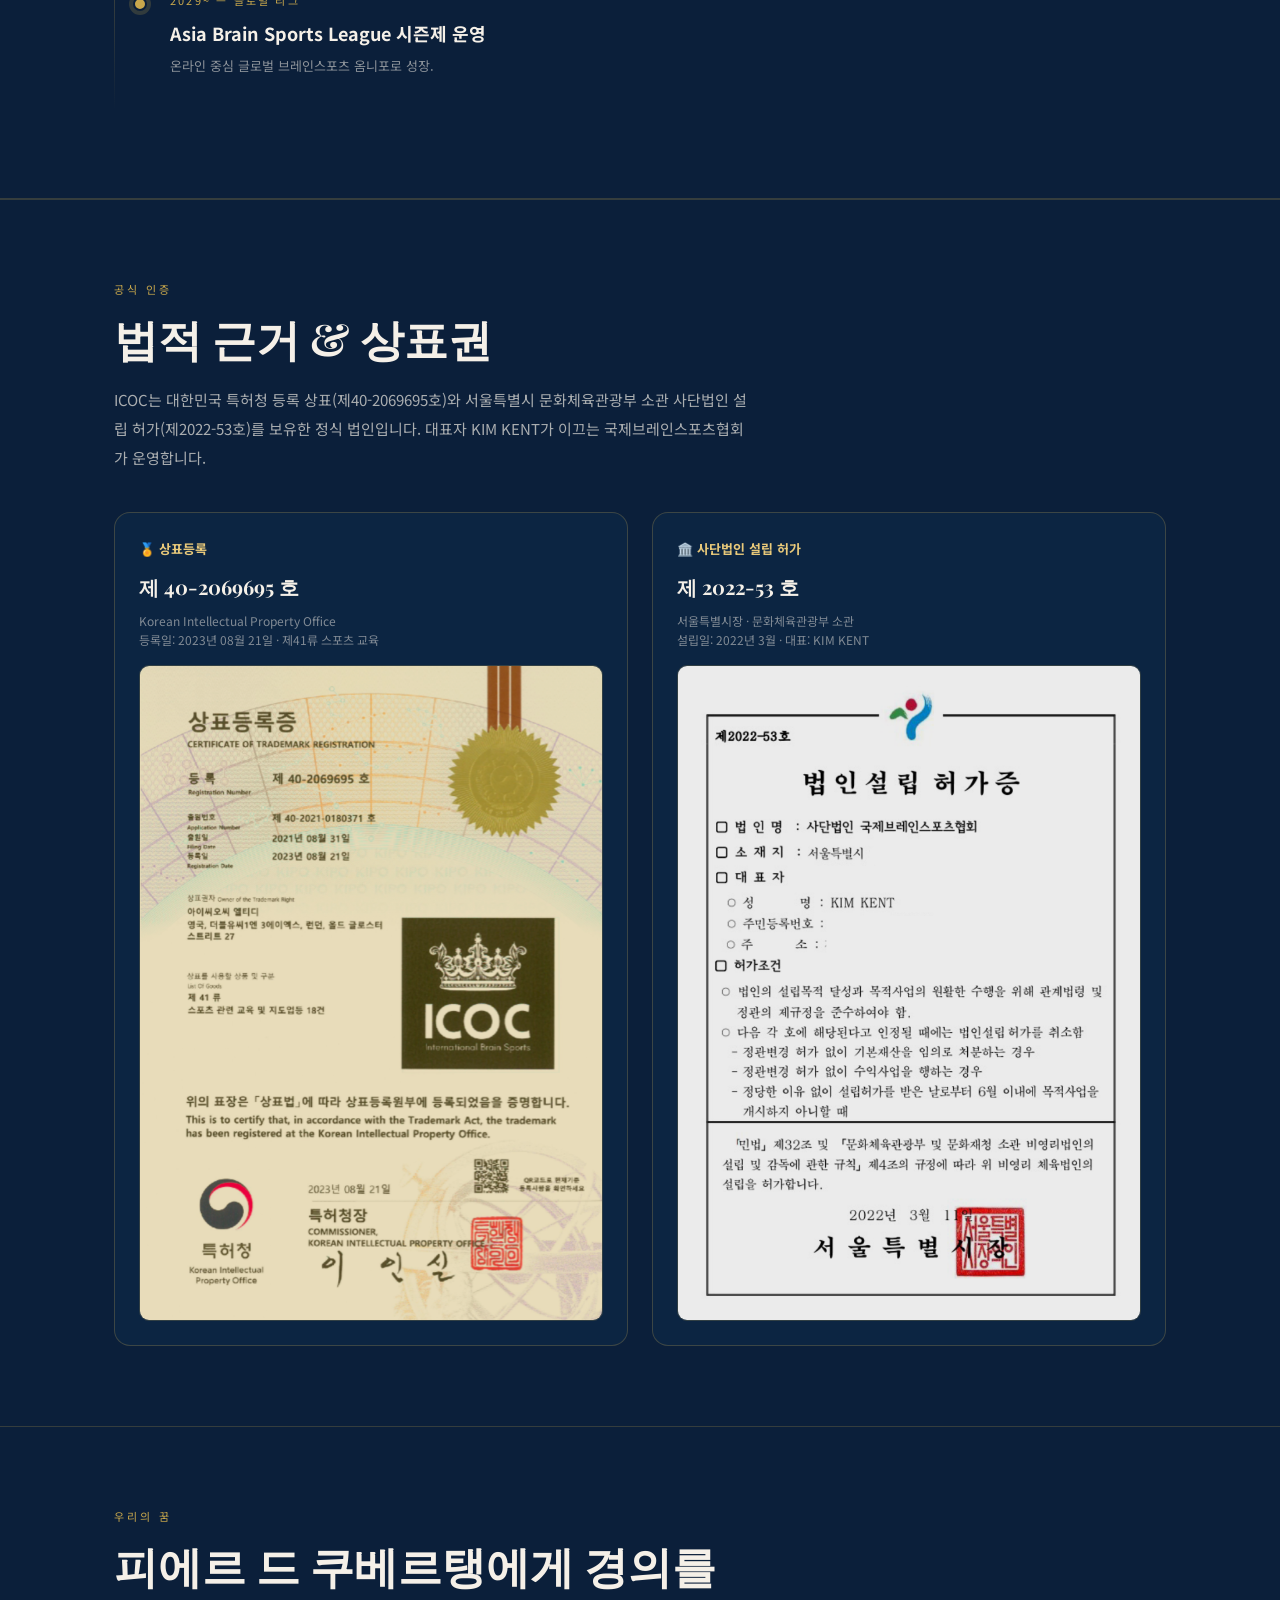
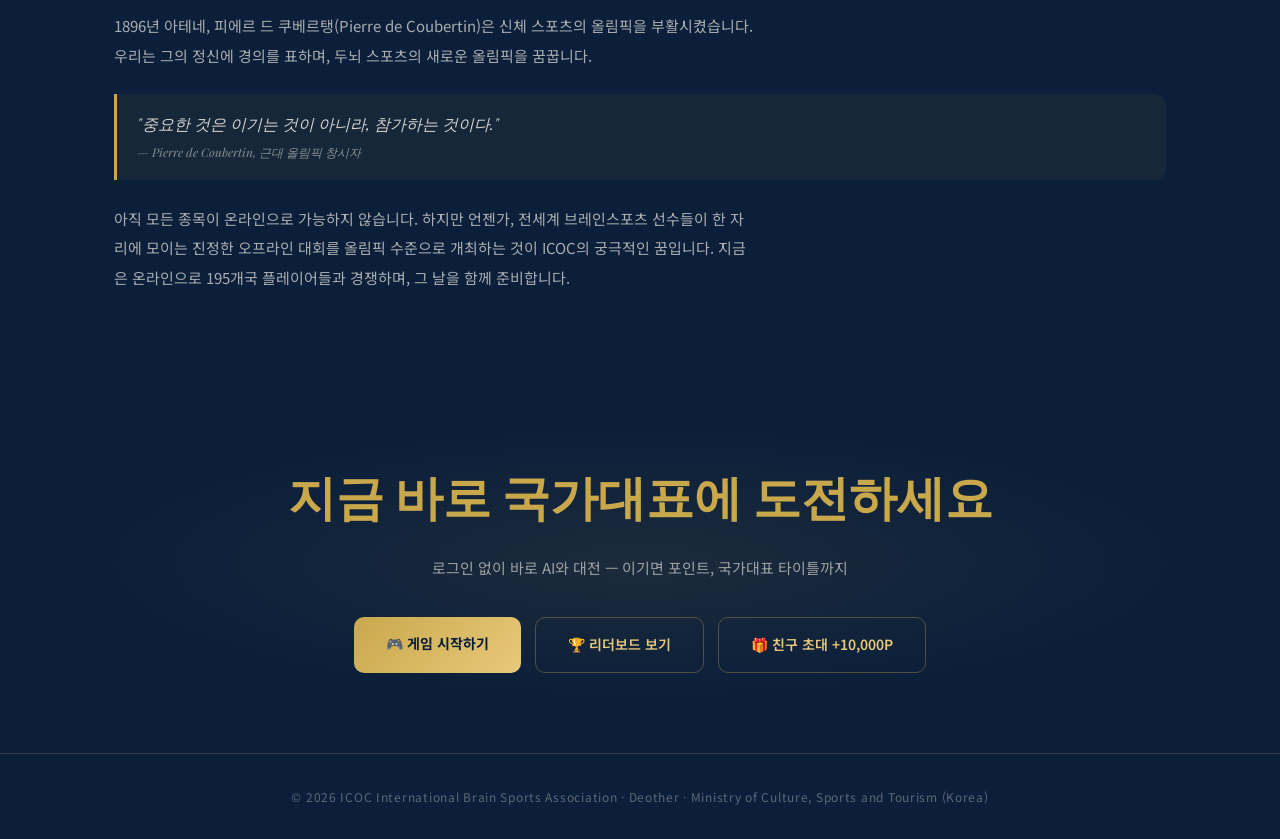
==== commit cc02c287: "feat: Coubertin tribute + offline dream + 7-lang dream translations in about.html" ====
--- a/about.html
+++ b/about.html
@@ -296,6 +296,35 @@
 .cert-img-wrap:hover .cert-img{filter:brightness(1);}
 </style>
 
+
+<!-- COUBERTIN TRIBUTE -->
+<div class="divider"></div>
+<div class="sec" id="sec-dream">
+  <p class="sec-label" id="dream-label">우리의 꿈</p>
+  <h2 class="sec-title" id="dream-title">피에르 드 쿠베르탱에게 경의를</h2>
+  <p class="sec-body" id="dream-body">
+    1896년 아테네, 피에르 드 쿠베르탱(Pierre de Coubertin)은 신체 스포츠의 올림픽을 부활시켰습니다. 
+    우리는 그의 정신에 경의를 표하며, 두뇌 스포츠의 새로운 올림픽을 꿈꿉니다.
+  </p>
+  <blockquote class="coubertin-quote" id="dream-quote">
+    "중요한 것은 이기는 것이 아니라, 참가하는 것이다."<br>
+    <span style="font-size:12px;opacity:.6;">— Pierre de Coubertin, 근대 올림픽 창시자</span>
+  </blockquote>
+  <p class="sec-body" id="dream-body2" style="margin-top:16px;">
+    아직 모든 종목이 온라인으로 가능하지 않습니다. 하지만 언젠가, 전세계 브레인스포츠 선수들이 한 자리에 모이는 
+    진정한 오프라인 대회를 올림픽 수준으로 개최하는 것이 ICOC의 궁극적인 꿈입니다.
+    지금은 온라인으로 195개국 플레이어들과 경쟁하며, 그 날을 함께 준비합니다.
+  </p>
+</div>
+<style>
+.coubertin-quote{
+  border-left:3px solid var(--gold);padding:16px 20px;margin:24px 0;
+  background:rgba(201,168,76,0.06);border-radius:0 12px 12px 0;
+  font-family:'Playfair Display',serif;font-size:16px;
+  color:rgba(245,240,232,0.85);line-height:1.7;font-style:italic;
+}
+</style>
+
 <!-- CTA -->
 <div class="cta-band">
   <h2 class="cta-title">지금 바로 국가대표에 도전하세요</h2>
@@ -322,6 +351,12 @@
     road_label:'로드맵', road_h:'2027년까지의 여정',
     cta_h:'지금 바로 국가대표에 도전하세요',
     cta_sub:'로그인 없이 바로 AI와 대전 — 이기면 포인트, 국가대표 타이틀까지',
+    
+    dream_label:'우리의 꿈',
+    dream_title:'피에르 드 쿠베르탱에게 경의를',
+    dream_body:'1896년 아테네, 피에르 드 쿠베르탱은 신체 스포츠의 올림픽을 부활시켰습니다. 우리는 그의 정신에 경의를 표하며, 두뇌 스포츠의 새로운 올림픽을 꿈꿉니다.',
+    dream_quote:'"중요한 것은 이기는 것이 아니라, 참가하는 것이다." — Pierre de Coubertin',
+    dream_body2:'아직 모든 종목이 온라인으로 가능하지 않지만, 언젠가 전세계 브레인스포츠 선수들이 모이는 오프라인 대회를 올림픽 수준으로 개최하는 것이 ICOC의 궁극적인 꿈입니다.',
     footer:'© 2026 ICOC 국제브레인스포츠협회 · Deother · 문화체육관광부',
   },
   en: {
@@ -334,6 +369,12 @@
     road_label:'Roadmap', road_h:'Journey to 2027',
     cta_h:'Challenge for National Representative Now',
     cta_sub:'Play AI without login — earn points, win national title',
+    
+    dream_label:'Our Dream',
+    dream_title:'In Honor of Pierre de Coubertin',
+    dream_body:'In Athens 1896, Pierre de Coubertin revived the Olympic Games for physical sports. We honor his spirit and dream of a new Olympics for brain sports.',
+    dream_quote:'"The most important thing is not to win but to take part." — Pierre de Coubertin',
+    dream_body2:'Not all sports are yet available online. But someday, ICOC\'s ultimate dream is to host a world-class offline championship where brain sports athletes from 195 countries compete together.',
     footer:'© 2026 ICOC International Brain Sports Association · Deother · Ministry of Culture, Sports and Tourism (Korea)',
   },
   zh: {
@@ -346,6 +387,12 @@
     road_label:'路线图', road_h:'通向2027之路',
     cta_h:'现在就挑战国家代表',
     cta_sub:'无需登录即可与AI对战 — 获得积分，赢得国家代表称号',
+    
+    dream_label:'我们的梦想',
+    dream_title:'向皮埃尔·德·顾拜旦致敬',
+    dream_body:'1896年雅典，皮埃尔·德·顾拜旦复兴了现代奥运会。我们向他的精神致敬，梦想创建脑力运动的新奥运会。',
+    dream_quote:'"最重要的不是胜利，而是参与。" — 皮埃尔·德·顾拜旦',
+    dream_body2:'虽然目前并非所有项目都能在线进行，但有朝一日，ICOC 的终极梦想是举办奥运会级别的线下脑力运动盛会。',
     footer:'© 2026 ICOC国际脑力运动协会 · Deother · 韩国文化体育观光部',
   },
   ja: {
@@ -358,6 +405,12 @@
     road_label:'ロードマップ', road_h:'2027年への旅',
     cta_h:'今すぐ国家代表に挑戦',
     cta_sub:'ログインなしでAI対戦 — ポイント獲得、国家代表タイトルへ',
+    
+    dream_label:'私たちの夢',
+    dream_title:'ピエール・ド・クーベルタンへの敬意',
+    dream_body:'1896年アテネ、ピエール・ド・クーベルタンは近代オリンピックを復活させました。私たちは彼の精神に敬意を表し、ブレインスポーツの新しいオリンピックを夢見ています。',
+    dream_quote:'"最も重要なのは勝つことではなく、参加することだ。" — ピエール・ド・クーベルタン',
+    dream_body2:'まだすべての種目がオンラインで行えるわけではありませんが、いつの日か、世界195カ国のブレインスポーツ選手が一堂に会すオリンピックレベルの大会を開催することがICOCの究極の夢です。',
     footer:'© 2026 ICOC国際ブレインスポーツ協会 · Deother · 韓国文化体育観光省認可',
   },
   es: {
@@ -370,6 +423,12 @@
     road_label:'Hoja de Ruta', road_h:'Camino a 2027',
     cta_h:'Desafía el Representante Nacional Ahora',
     cta_sub:'Juega con IA sin iniciar sesión — gana puntos y título nacional',
+    
+    dream_label:'Nuestro Sueño',
+    dream_title:'En Honor a Pierre de Coubertin',
+    dream_body:'En Atenas 1896, Pierre de Coubertin revivió los Juegos Olímpicos. Honramos su espíritu y soñamos con unos nuevos Juegos Olímpicos para los deportes cerebrales.',
+    dream_quote:'"Lo más importante no es ganar sino participar." — Pierre de Coubertin',
+    dream_body2:'No todos los deportes están disponibles en línea todavía. Pero algún día, el sueño final del ICOC es organizar un campeonato presencial de nivel olímpico.',
     footer:'© 2026 ICOC Asociación Internacional de Deportes Cerebrales · Deother',
   },
   fr: {
@@ -382,6 +441,12 @@
     road_label:'Feuille de Route', road_h:'Voyage vers 2027',
     cta_h:'Devenez Représentant National',
     cta_sub:'Jouez contre l'IA sans connexion — gagnez des points et titre national',
+    
+    dream_label:'Notre Rêve',
+    dream_title:'En Hommage à Pierre de Coubertin',
+    dream_body:'À Athènes en 1896, Pierre de Coubertin a fait revivre les Jeux Olympiques. Nous honorons son esprit et rêvons d\'une nouvelle Olympiade pour les sports cérébraux.',
+    dream_quote:'"L\'essentiel n\'est pas de vaincre, mais de participer." — Pierre de Coubertin',
+    dream_body2:'Tous les sports ne sont pas encore disponibles en ligne. Mais un jour, le rêve ultime de l\'ICOC est d\'organiser des championnats hors ligne de niveau olympique.',
     footer:'© 2026 ICOC Association Internationale des Sports Cérébraux · Deother',
   },
   de: {
@@ -394,6 +459,12 @@
     road_label:'Roadmap', road_h:'Reise bis 2027',
     cta_h:'Fordern Sie jetzt den Nationalrepräsentanten heraus',
     cta_sub:'KI spielen ohne Anmeldung — Punkte verdienen, nationalen Titel gewinnen',
+    
+    dream_label:'Unser Traum',
+    dream_title:'In Ehren von Pierre de Coubertin',
+    dream_body:'In Athen 1896 ließ Pierre de Coubertin die Olympischen Spiele wiederaufleben. Wir ehren seinen Geist und träumen von einer neuen Olympiade für Gehirnsportarten.',
+    dream_quote:'"Das Wichtigste ist nicht der Sieg, sondern die Teilnahme." — Pierre de Coubertin',
+    dream_body2:'Nicht alle Sportarten sind noch online verfügbar. Aber irgendwann ist der ultimative Traum des ICOC, eine Weltmeisterschaft auf Olympia-Niveau zu veranstalten.',
     footer:'© 2026 ICOC Internationaler Gehirnsportverband · Deother',
   },
 };
@@ -442,7 +513,19 @@
     if (h2) h2.textContent = t.road_h;
   }
 
-  // 5. CTA
+  // 5. Dream / Coubertin section
+  const dreamLabel = document.getElementById('dream-label');
+  if(dreamLabel) dreamLabel.textContent = t.dream_label || '';
+  const dreamTitle = document.getElementById('dream-title');
+  if(dreamTitle) dreamTitle.textContent = t.dream_title || '';
+  const dreamBody  = document.getElementById('dream-body');
+  if(dreamBody)  dreamBody.textContent = t.dream_body  || '';
+  const dreamQuote = document.getElementById('dream-quote');
+  if(dreamQuote) dreamQuote.innerHTML = (t.dream_quote || '').replace(' — ',' —<br><span style="font-size:12px;opacity:.6;">') + '</span>';
+  const dreamBody2 = document.getElementById('dream-body2');
+  if(dreamBody2) dreamBody2.textContent = t.dream_body2 || '';
+
+  // 6. CTA
   const ctaTitle = qs('.cta-title');
   if (ctaTitle) ctaTitle.textContent = t.cta_h;
   const ctaSub = qs('.cta-sub');
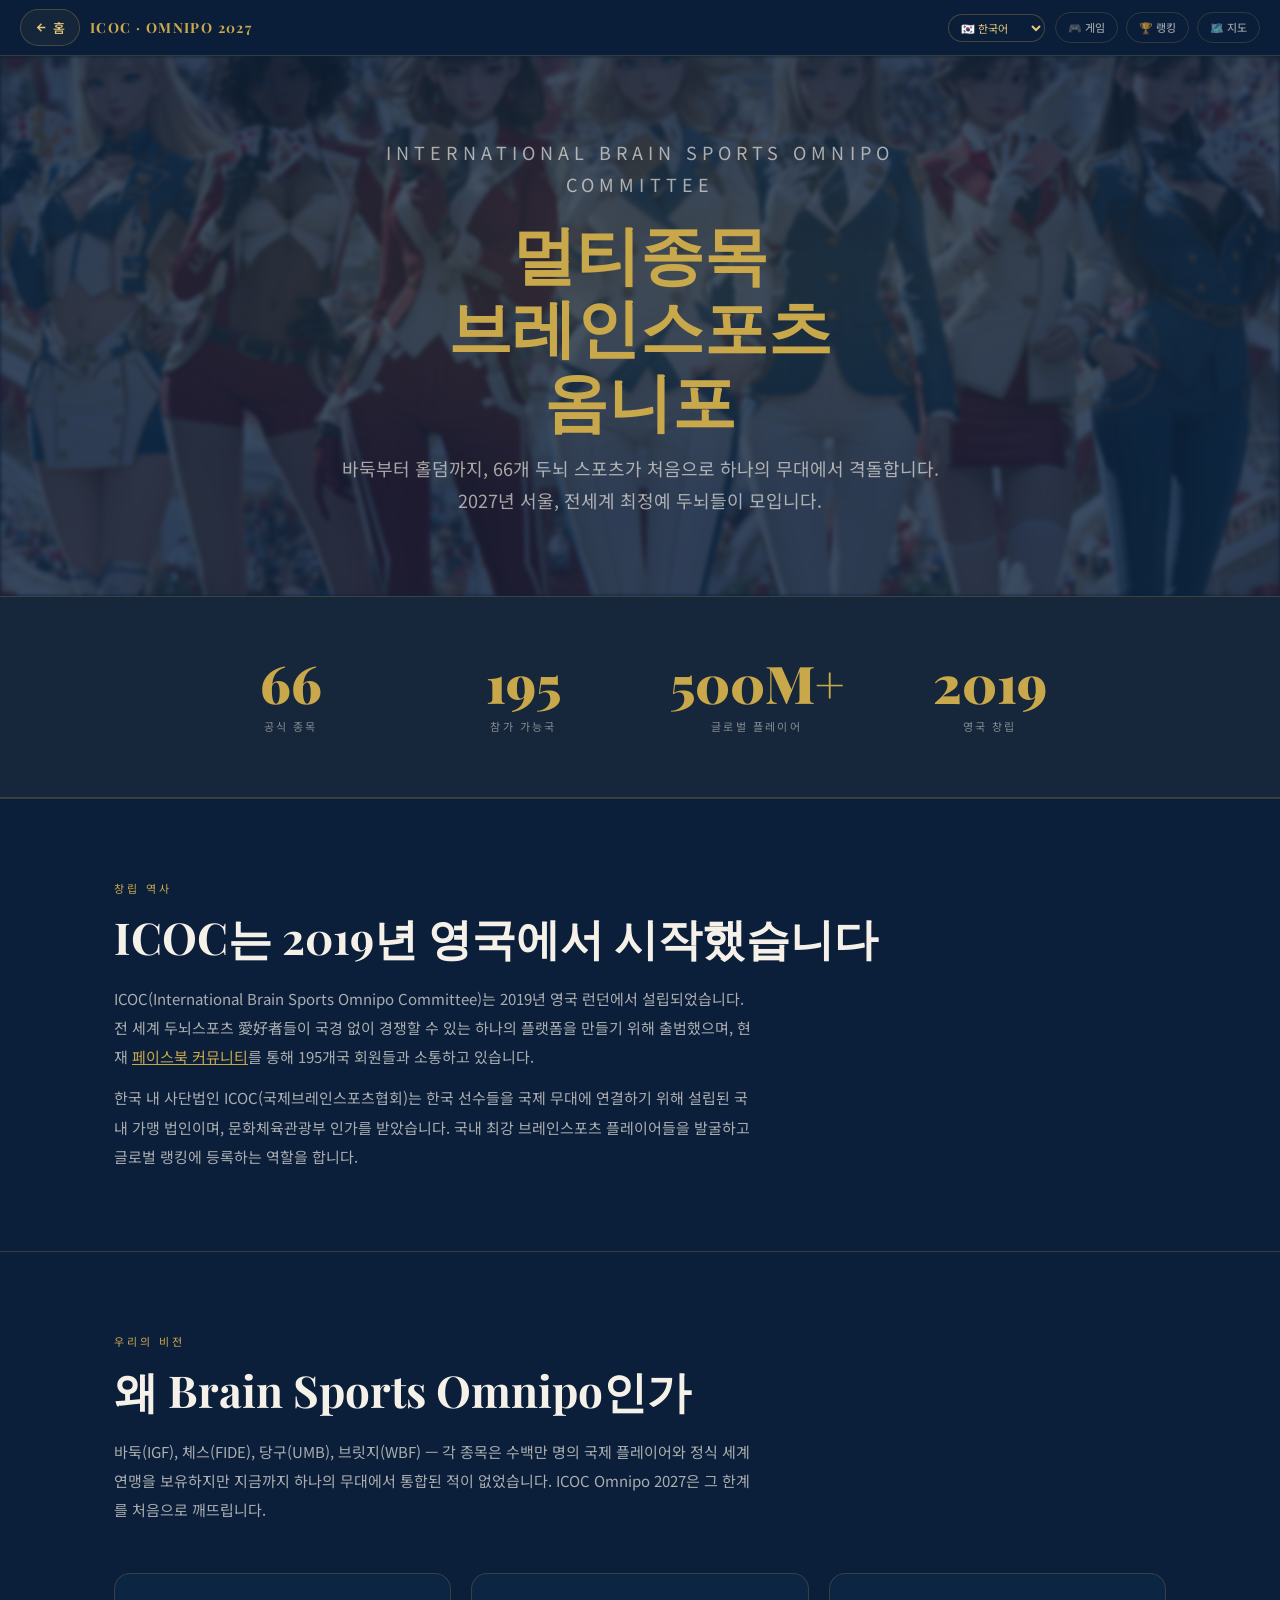
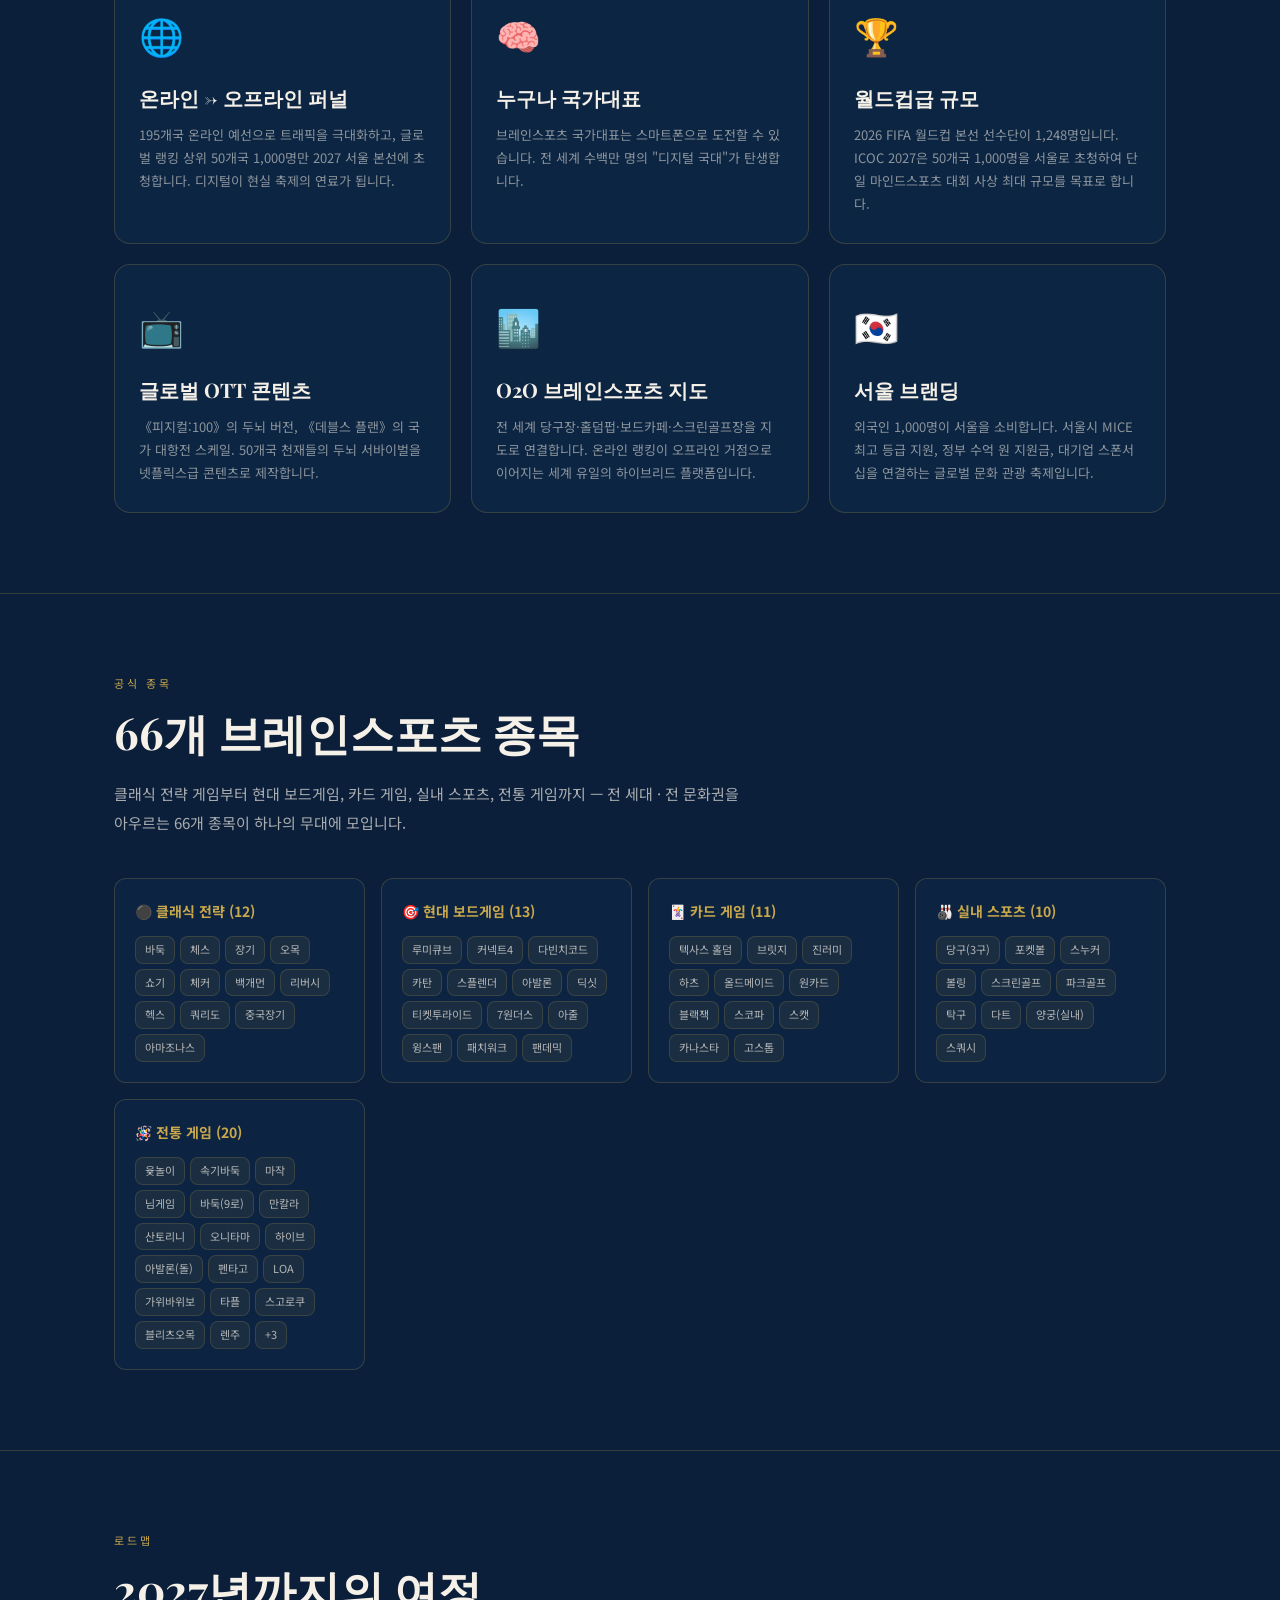
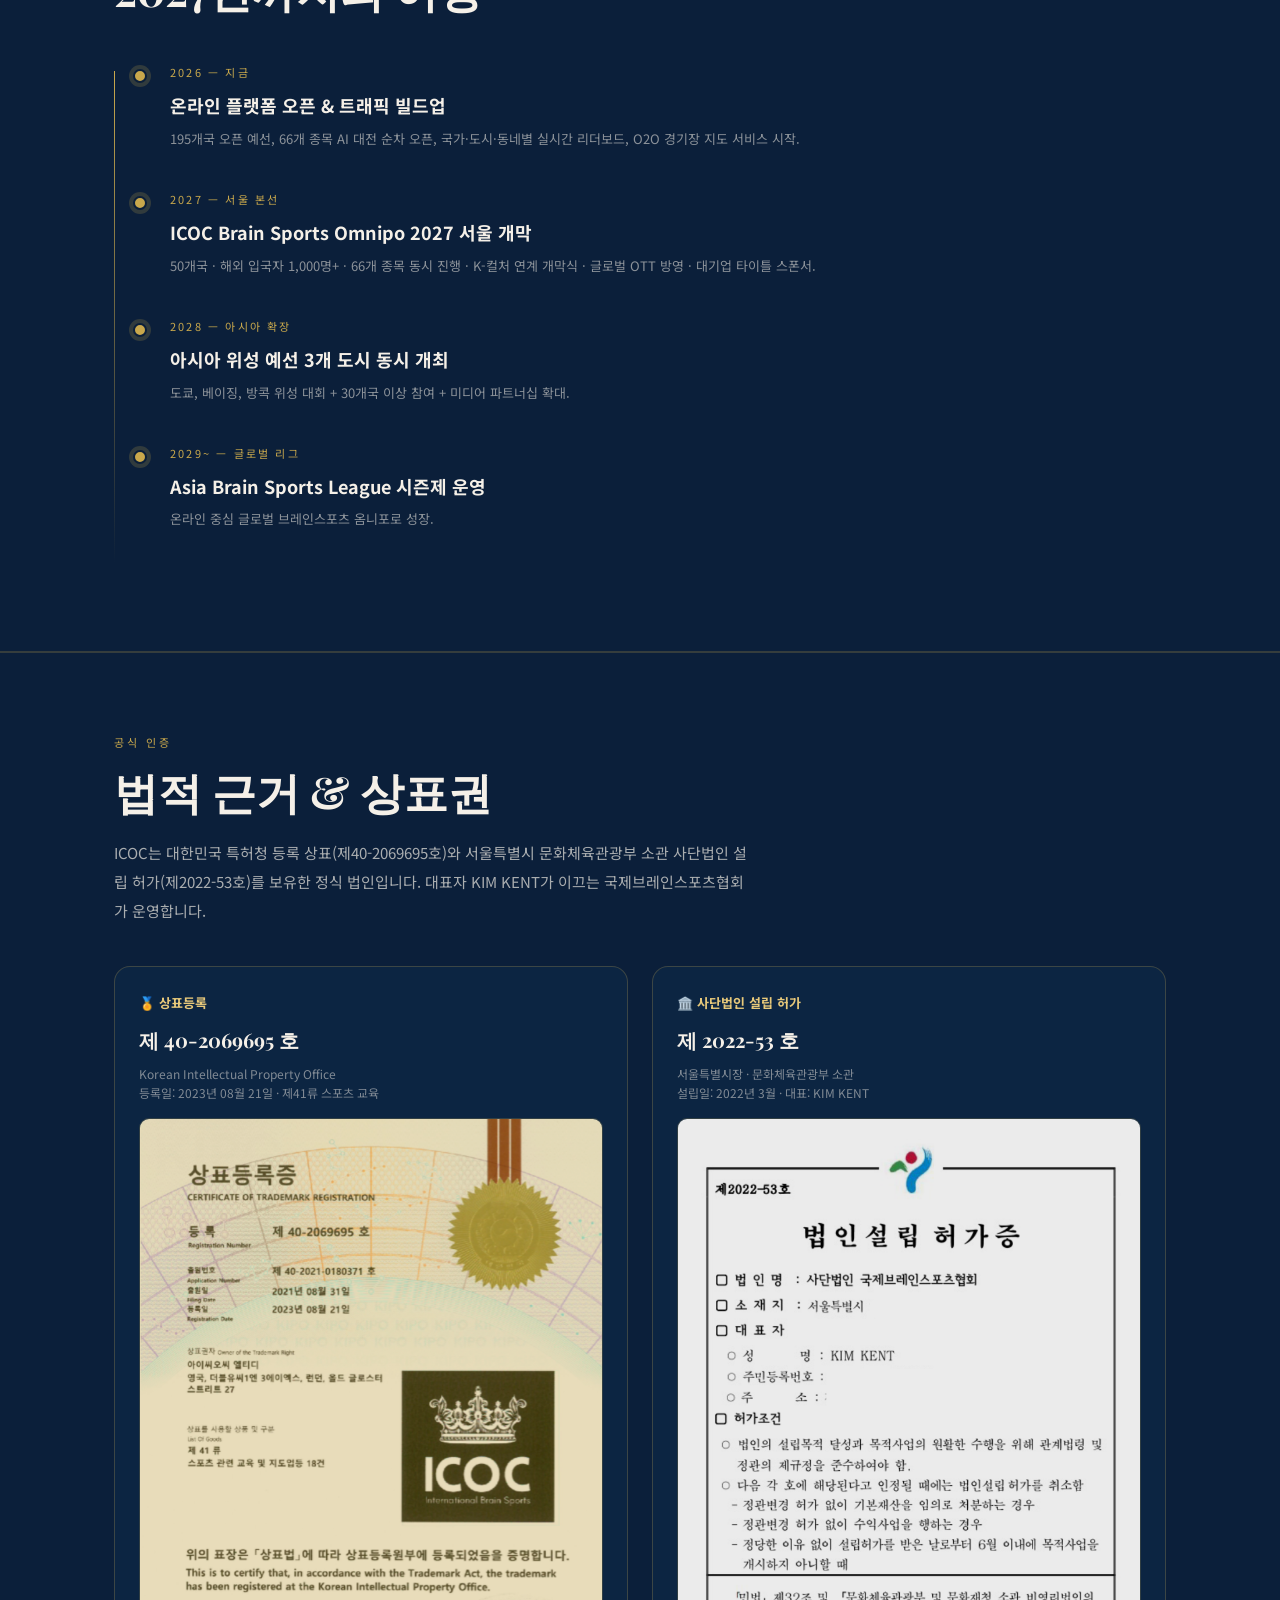
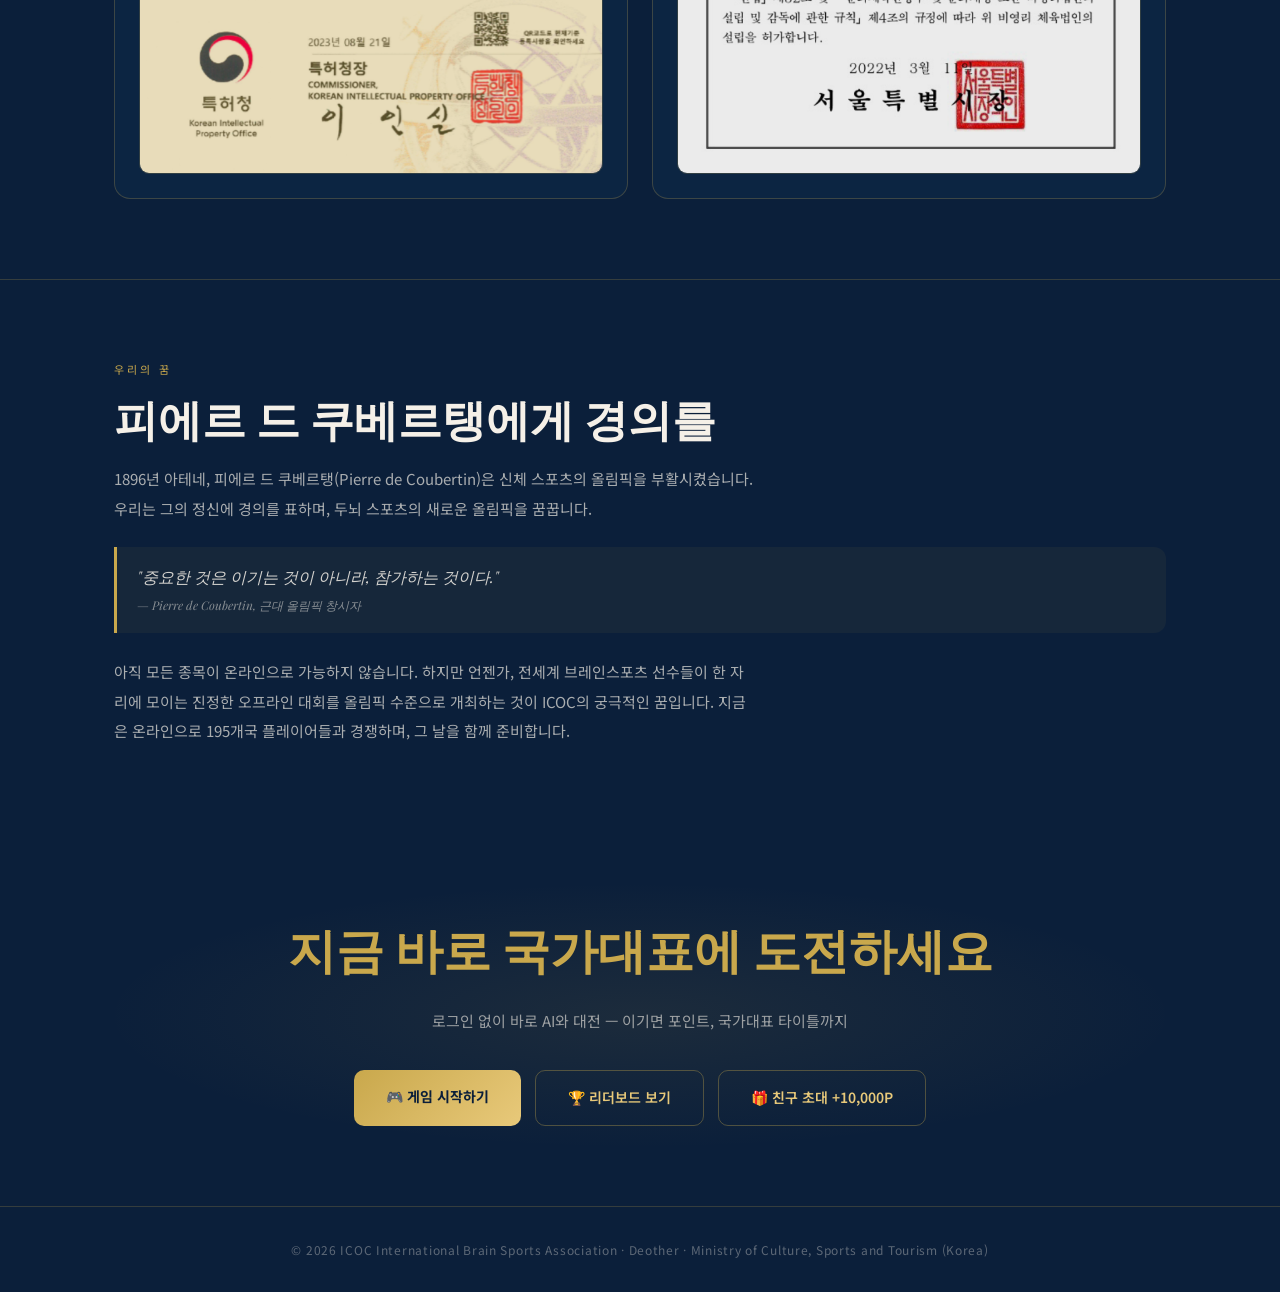
==== commit 4a9fa646: "feat: about stats 195개국/2019 영국창립, ICOC history section, Korean corporation explanation" ====
--- a/about.html
+++ b/about.html
@@ -129,10 +129,28 @@
 <div class="stats-band">
   <div class="stats-inner">
     <div><div class="sn">66</div><div class="sl">공식 종목</div></div>
-    <div><div class="sn">50+</div><div class="sl">참가국 목표</div></div>
-    <div><div class="sn">1,000</div><div class="sl">서울 초청 인원</div></div>
-    <div><div class="sn">2027</div><div class="sl">서울 본선</div></div>
-  </div>
+    <div><div class="sn">195</div><div class="sl">참가 가능국</div></div>
+    <div><div class="sn">500M+</div><div class="sl">글로벌 플레이어</div></div>
+    <div><div class="sn">2019</div><div class="sl">영국 창립</div></div>
+  </div>
+</div>
+
+<div class="divider"></div>
+
+<!-- HISTORY -->
+<div class="sec">
+  <p class="sec-label" id="history-label">창립 역사</p>
+  <h2 class="sec-title" id="history-h">ICOC는 2019년 영국에서 시작했습니다</h2>
+  <p class="sec-body" id="history-body">
+    ICOC(International Brain Sports Omnipo Committee)는 2019년 영국 런던에서 설립되었습니다.
+    전 세계 두뇌스포츠 愛好者들이 국경 없이 경쟁할 수 있는 하나의 플랫폼을 만들기 위해 출범했으며,
+    현재 <a href="https://www.facebook.com/ICOC2019" target="_blank" style="color:#C9A84C;">페이스북 커뮤니티</a>를 통해 195개국 회원들과 소통하고 있습니다.
+  </p>
+  <p class="sec-body" id="history-body2" style="margin-top:12px;">
+    한국 내 사단법인 ICOC(국제브레인스포츠협회)는 한국 선수들을 국제 무대에 연결하기 위해 설립된
+    국내 가맹 법인이며, 문화체육관광부 인가를 받았습니다.
+    국내 최강 브레인스포츠 플레이어들을 발굴하고 글로벌 랭킹에 등록하는 역할을 합니다.
+  </p>
 </div>
 
 <div class="divider"></div>
@@ -361,6 +379,10 @@
   },
   en: {
     hero_label:'International Brain Sports Omnipo Committee',
+    history_label:'Founding History',
+    history_h:'ICOC was founded in the UK in 2019',
+    history_body:'ICOC (International Brain Sports Omnipo Committee) was established in London, UK in 2019, with the mission of creating a borderless platform where brain sports enthusiasts worldwide can compete. We currently connect members from 195 countries through our Facebook community.',
+    history_body2:'The Korean corporation ICOC (International Brain Sports Association) is a domestic affiliate established to connect Korean players to the international stage. Approved by Korea\'s Ministry of Culture, Sports and Tourism, it identifies top Korean brain sports players and registers them in the global ranking.',
     hero_h1:'Multi-Sport<br>Brain Sports<br>Omnipo',
     hero_sub:'Go·Chess·Janggi·Billiards·Bridge·Screen Golf<br>International Multi-Sport Brain Sports Omnipo',
     vision_label:'Our Vision', vision_h:'Why Brain Sports Omnipo',
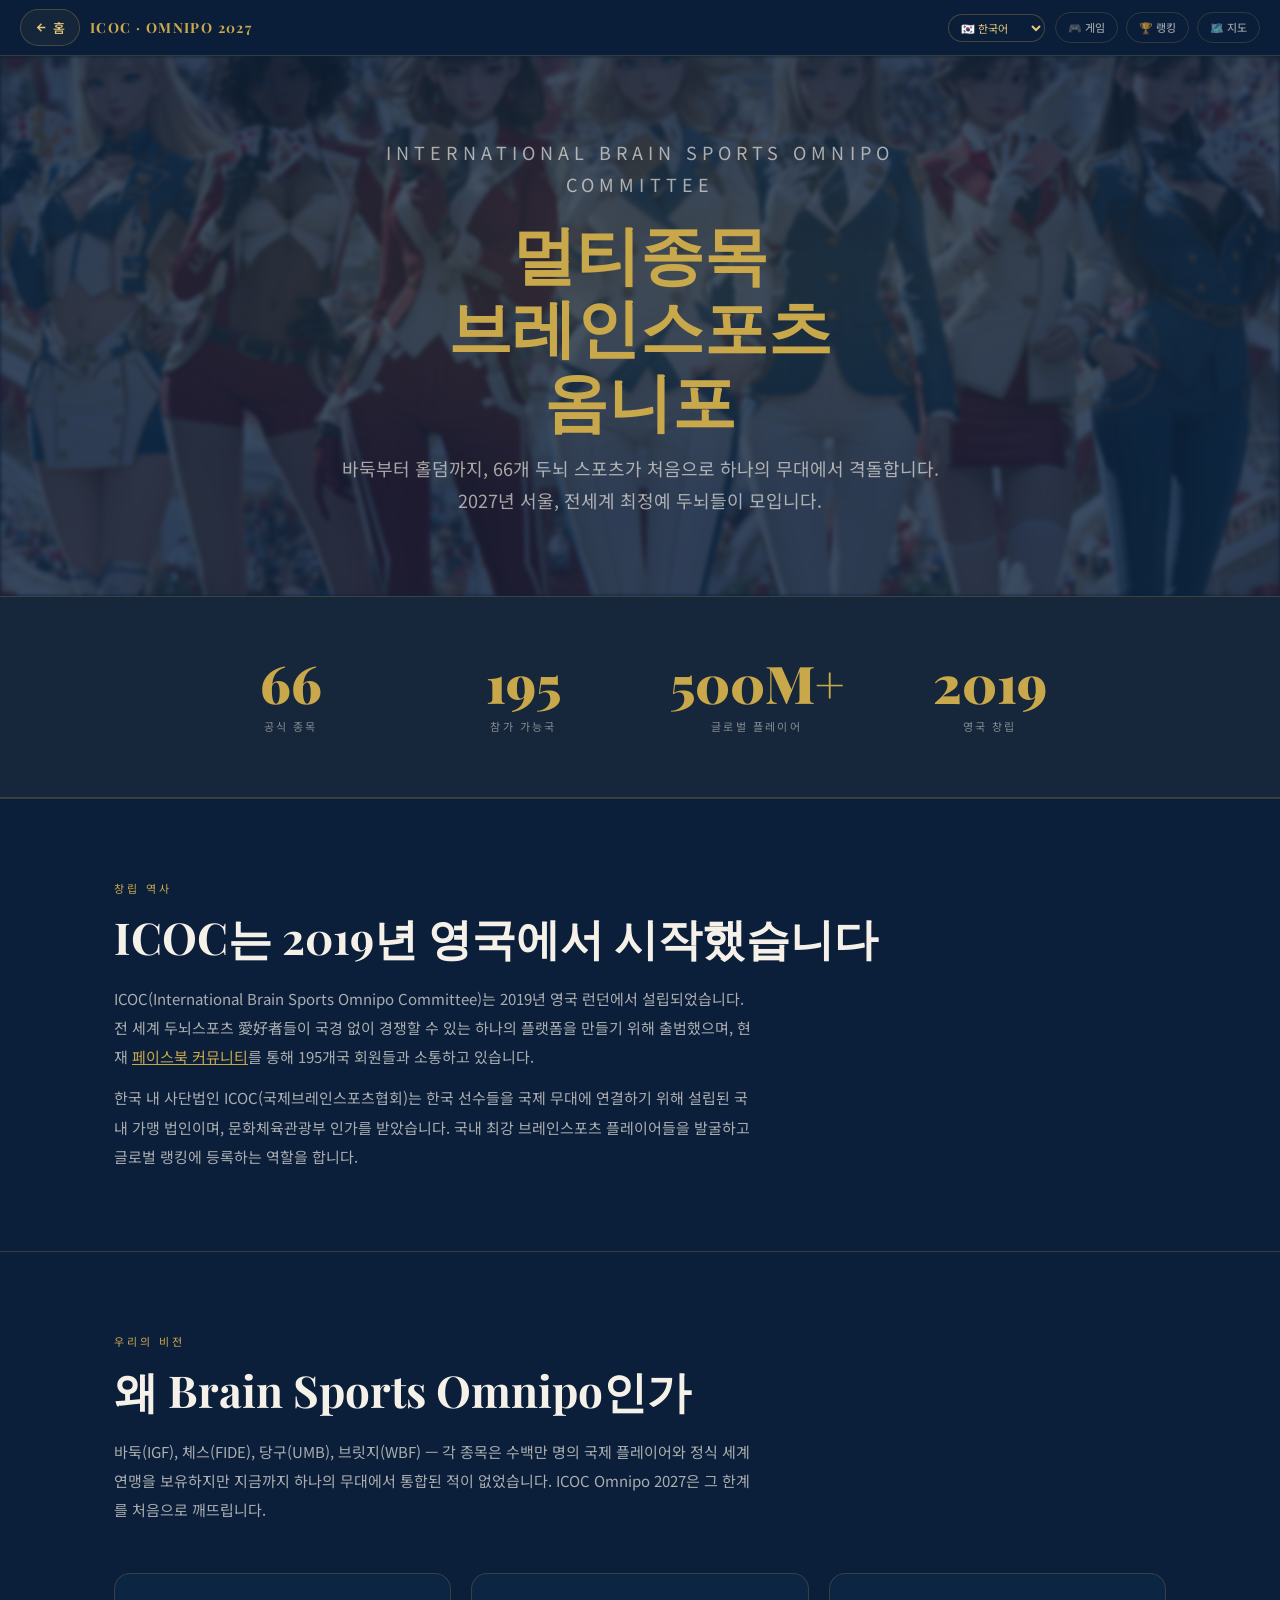
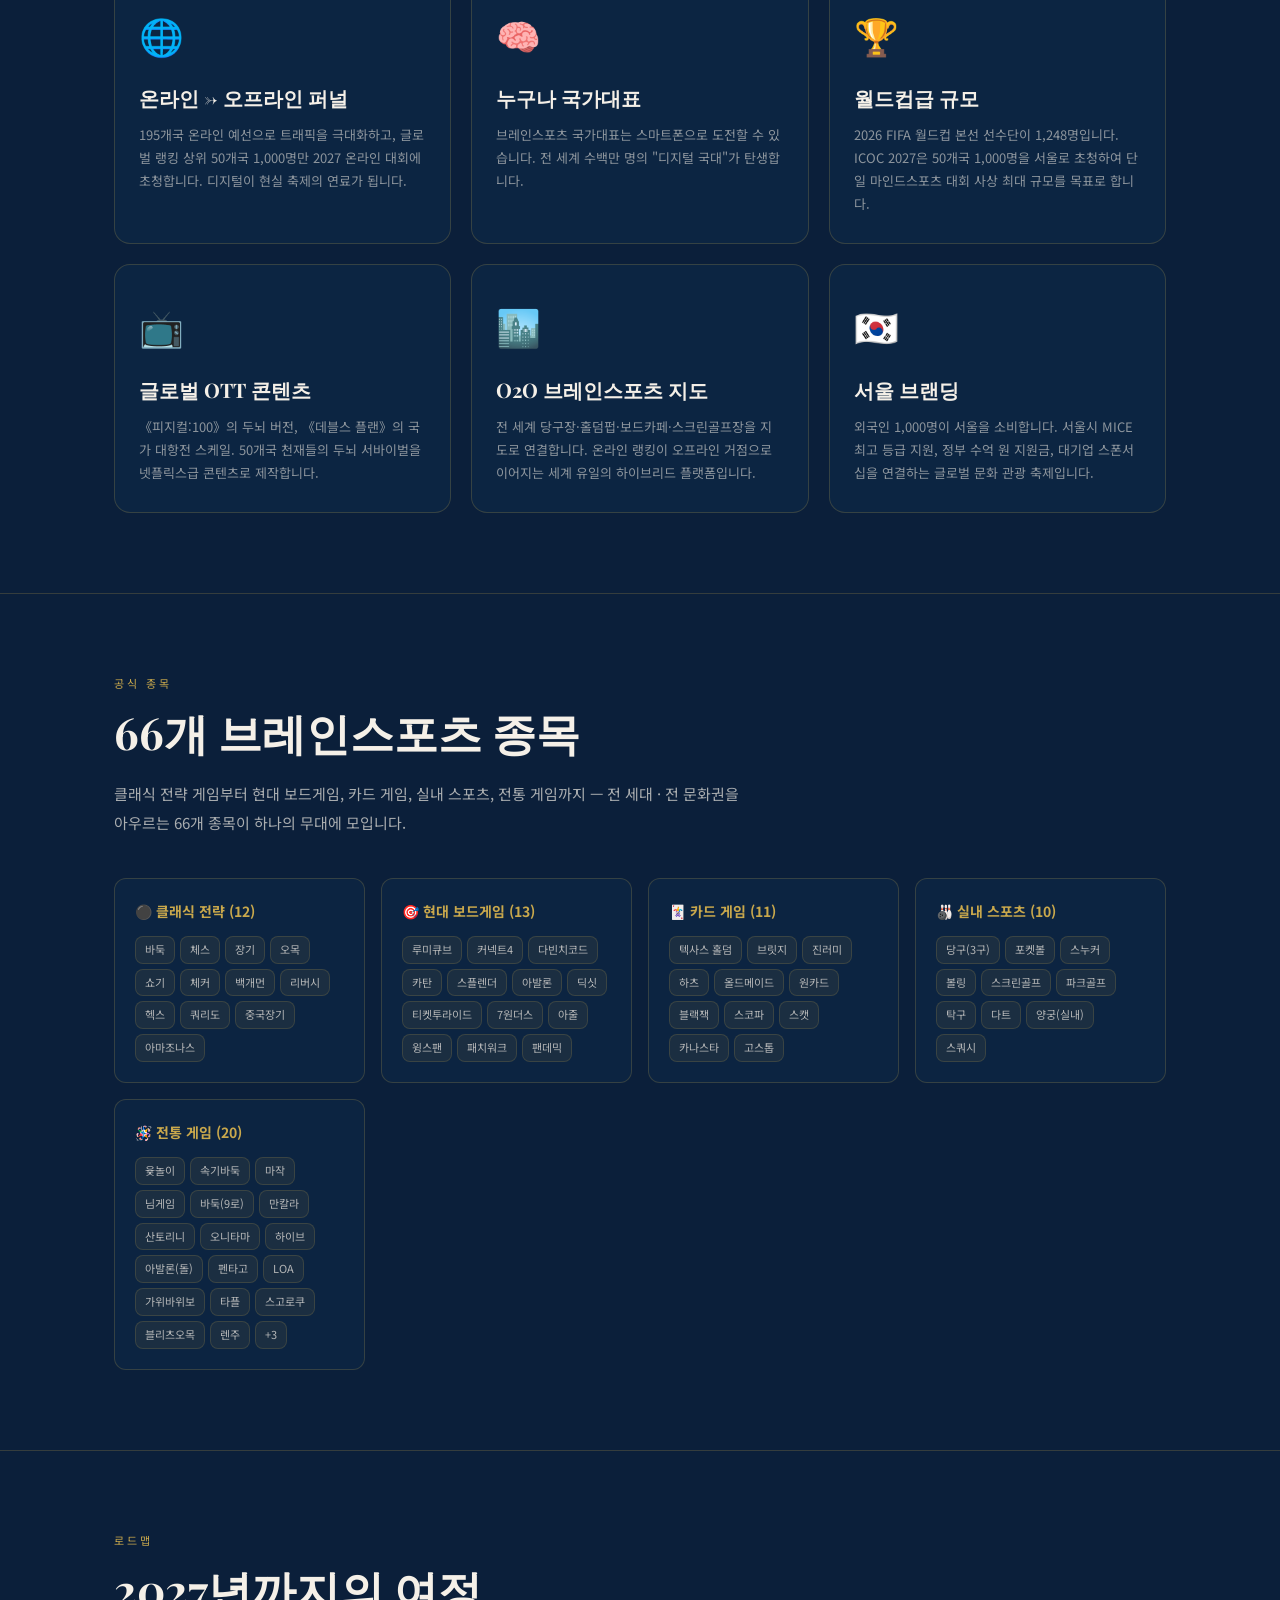
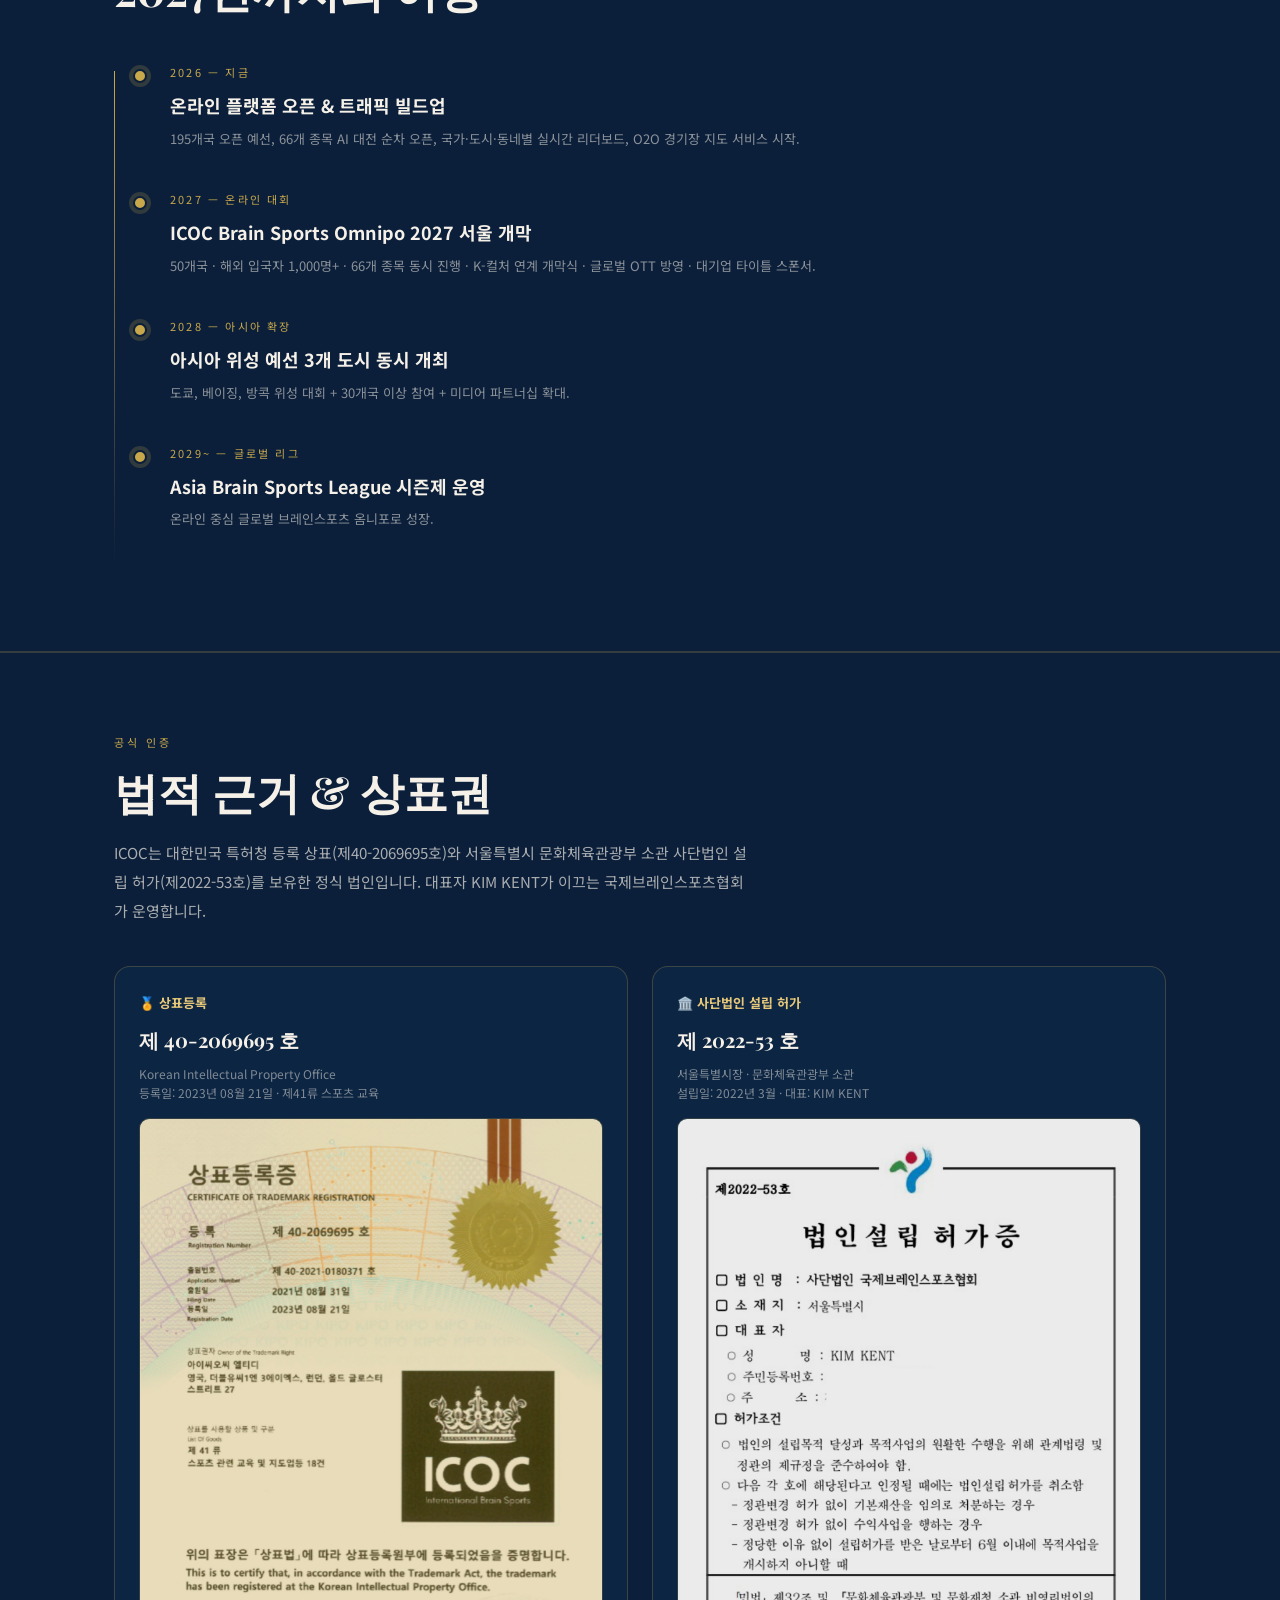
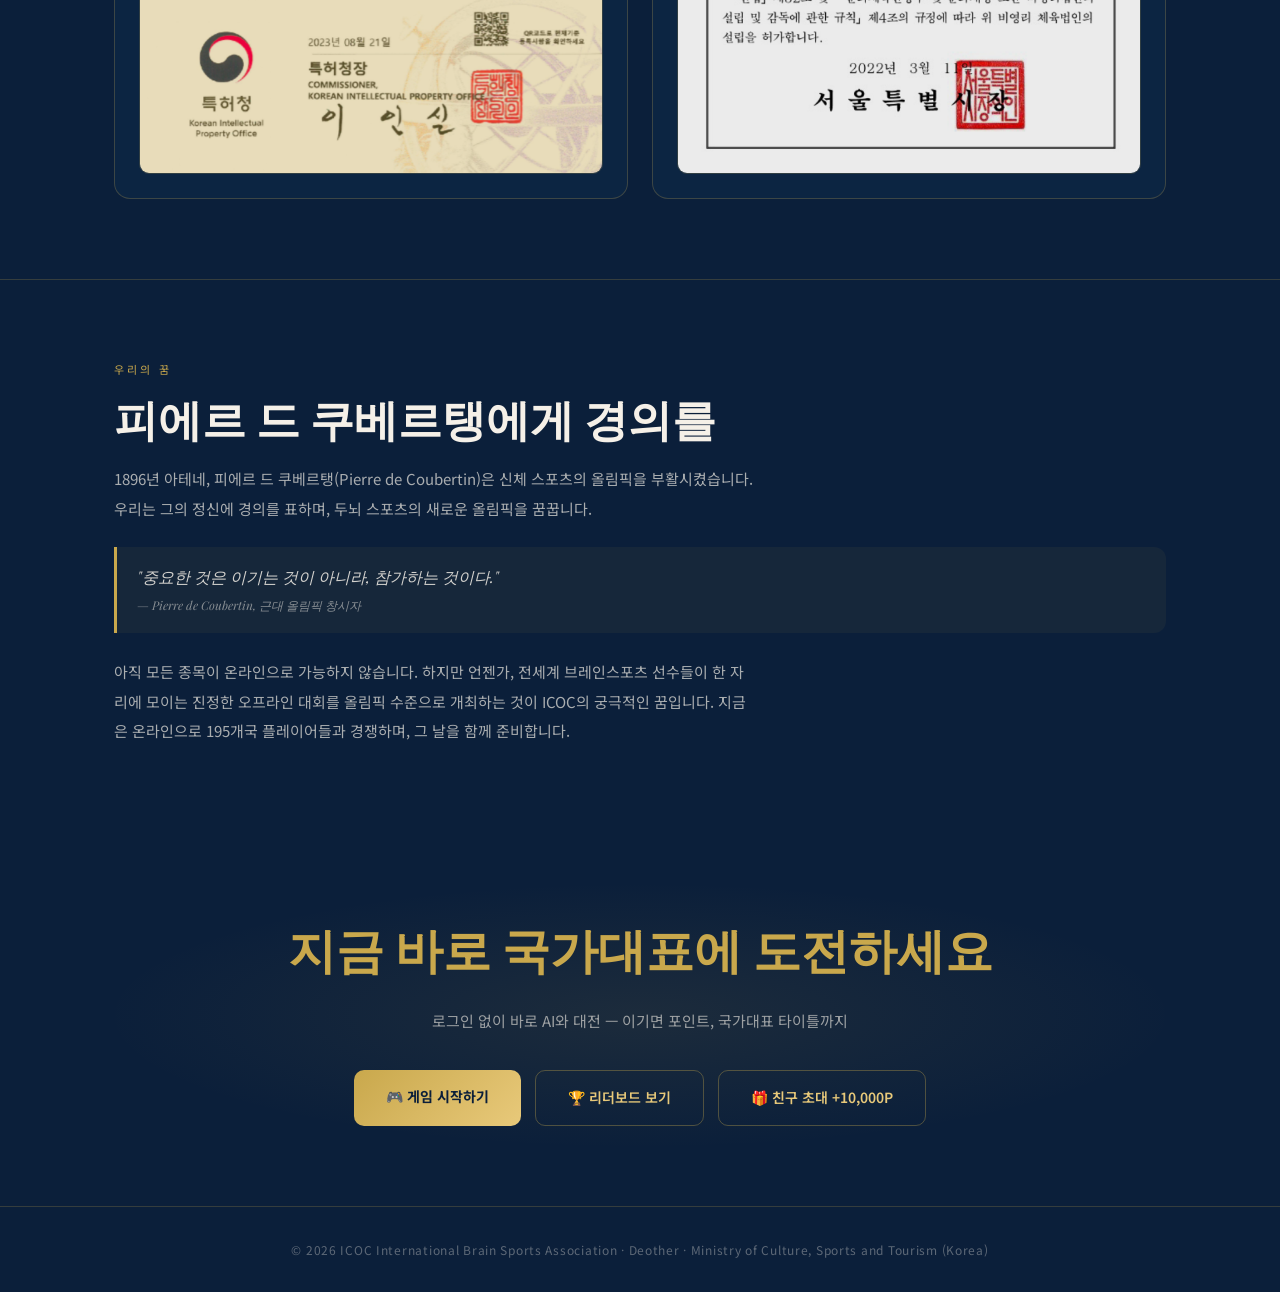
==== commit 485a187c: "fix: remove remaining 서울 본선/개최 text from about.html" ====
--- a/about.html
+++ b/about.html
@@ -164,7 +164,7 @@
     <div class="vision-card">
       <span class="vc-icon">🌐</span>
       <div class="vc-title">온라인 → 오프라인 퍼널</div>
-      <div class="vc-body">195개국 온라인 예선으로 트래픽을 극대화하고, 글로벌 랭킹 상위 50개국 1,000명만 2027 서울 본선에 초청합니다. 디지털이 현실 축제의 연료가 됩니다.</div>
+      <div class="vc-body">195개국 온라인 예선으로 트래픽을 극대화하고, 글로벌 랭킹 상위 50개국 1,000명만 2027 온라인 대회에 초청합니다. 디지털이 현실 축제의 연료가 됩니다.</div>
     </div>
     <div class="vision-card">
       <span class="vc-icon">🧠</span>
@@ -248,7 +248,7 @@
       <div class="tl-body">195개국 오픈 예선, 66개 종목 AI 대전 순차 오픈, 국가·도시·동네별 실시간 리더보드, O2O 경기장 지도 서비스 시작.</div>
     </div>
     <div class="tl-item">
-      <div class="tl-date">2027 — 서울 본선</div>
+      <div class="tl-date">2027 — 온라인 대회</div>
       <div class="tl-title">ICOC Brain Sports Omnipo 2027 서울 개막</div>
       <div class="tl-body">50개국 · 해외 입국자 1,000명+ · 66개 종목 동시 진행 · K-컬처 연계 개막식 · 글로벌 OTT 방영 · 대기업 타이틀 스폰서.</div>
     </div>
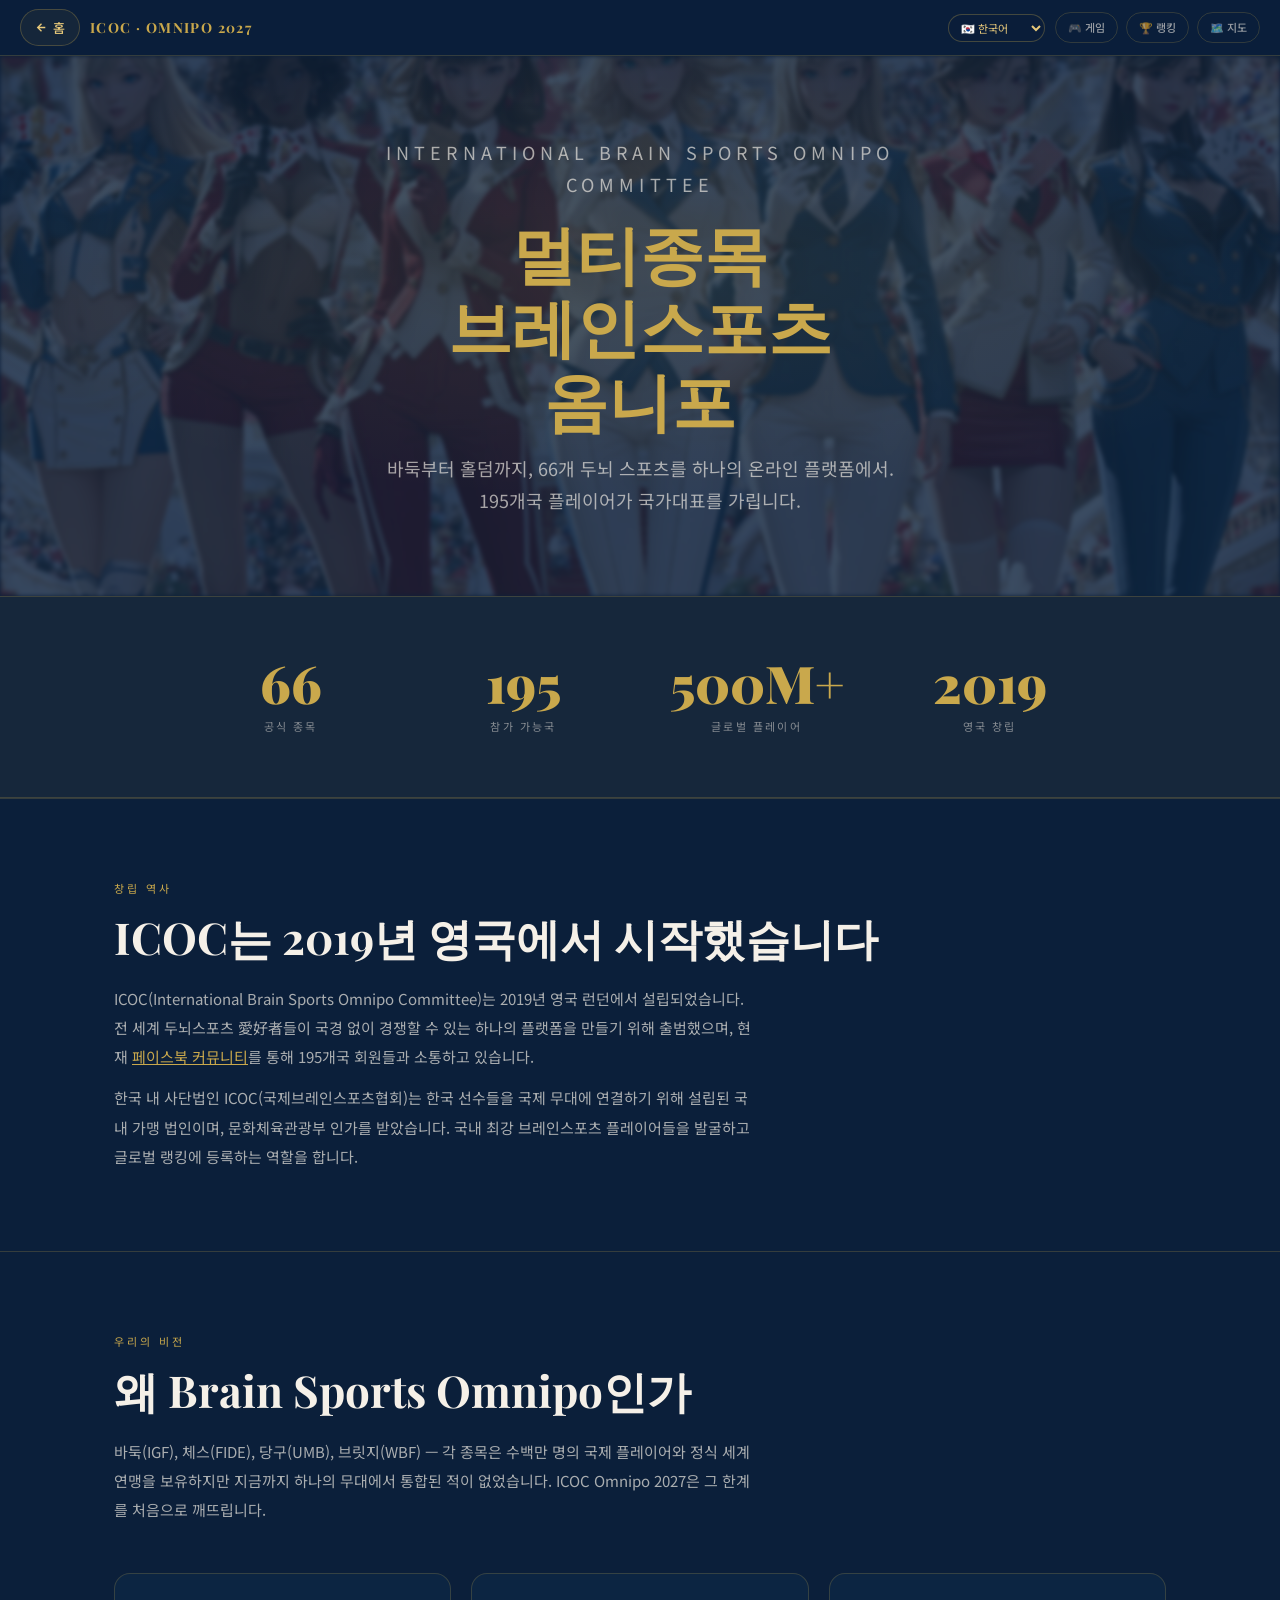
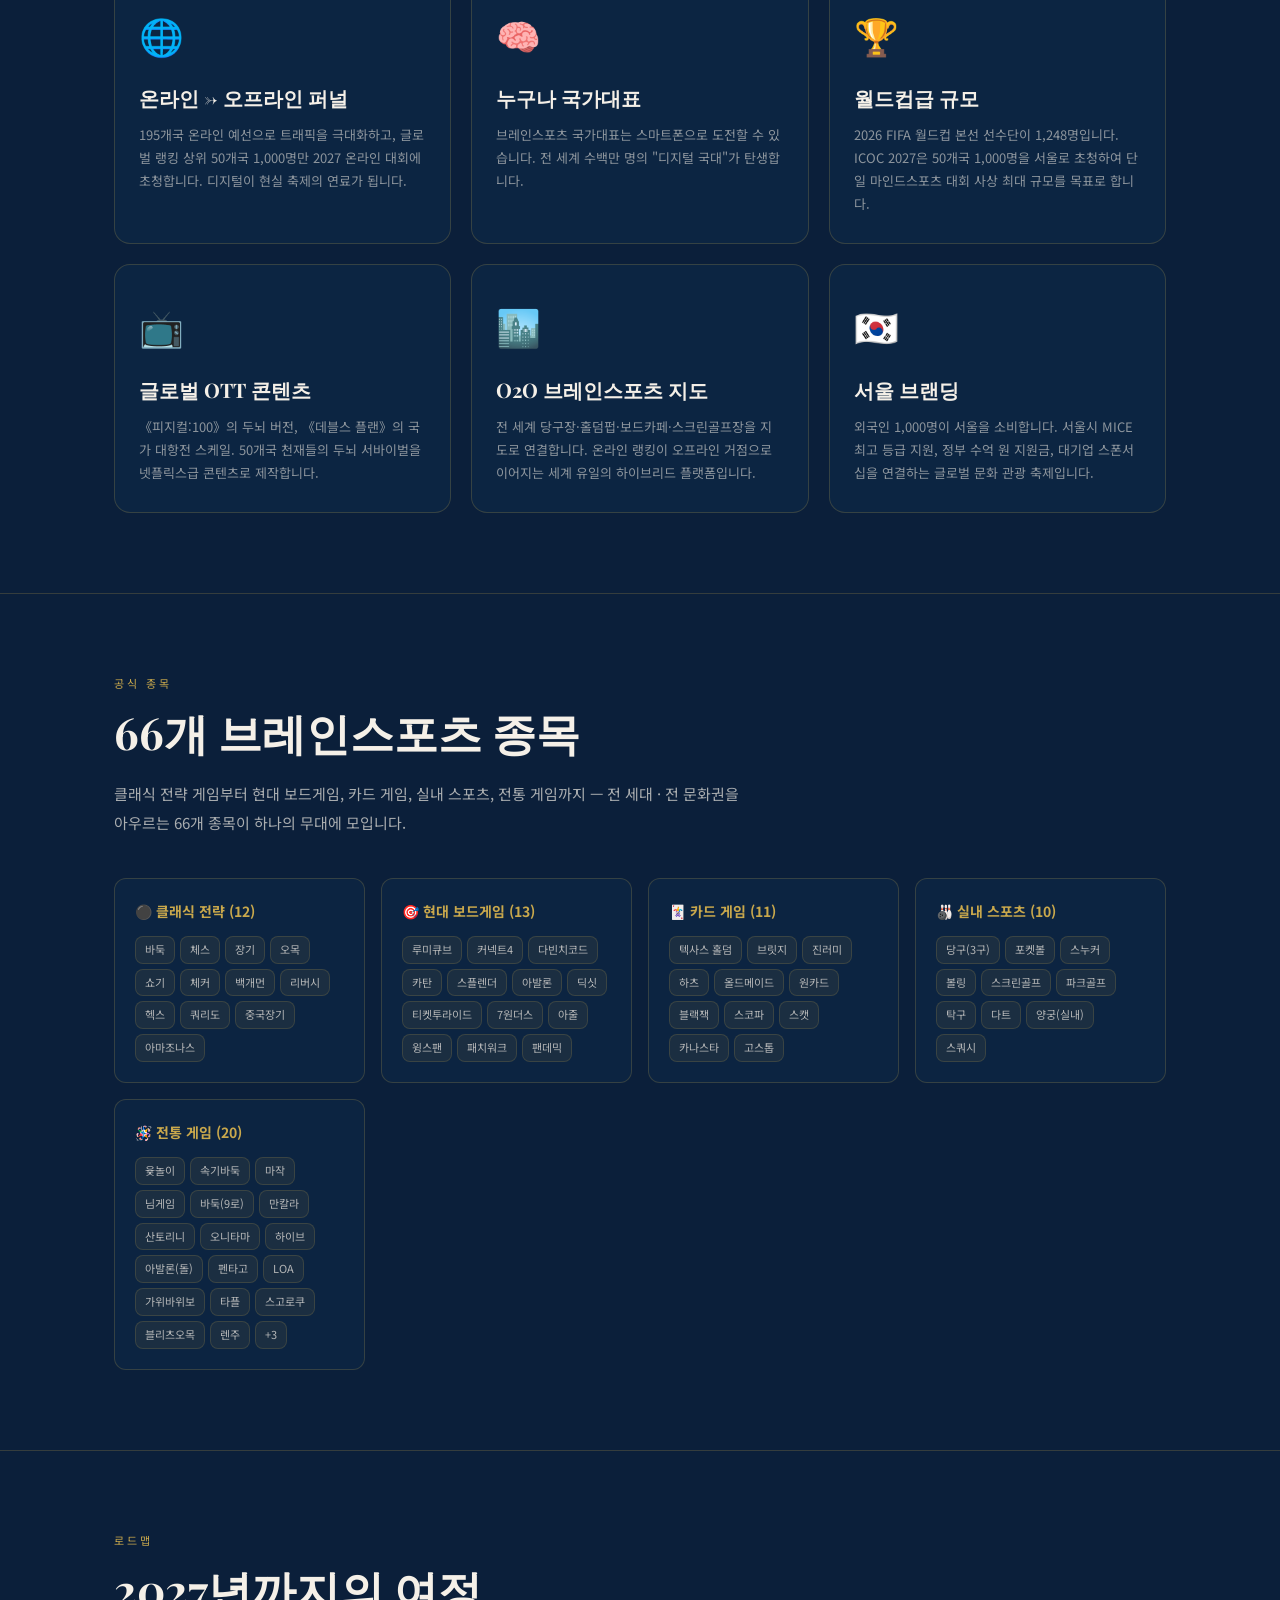
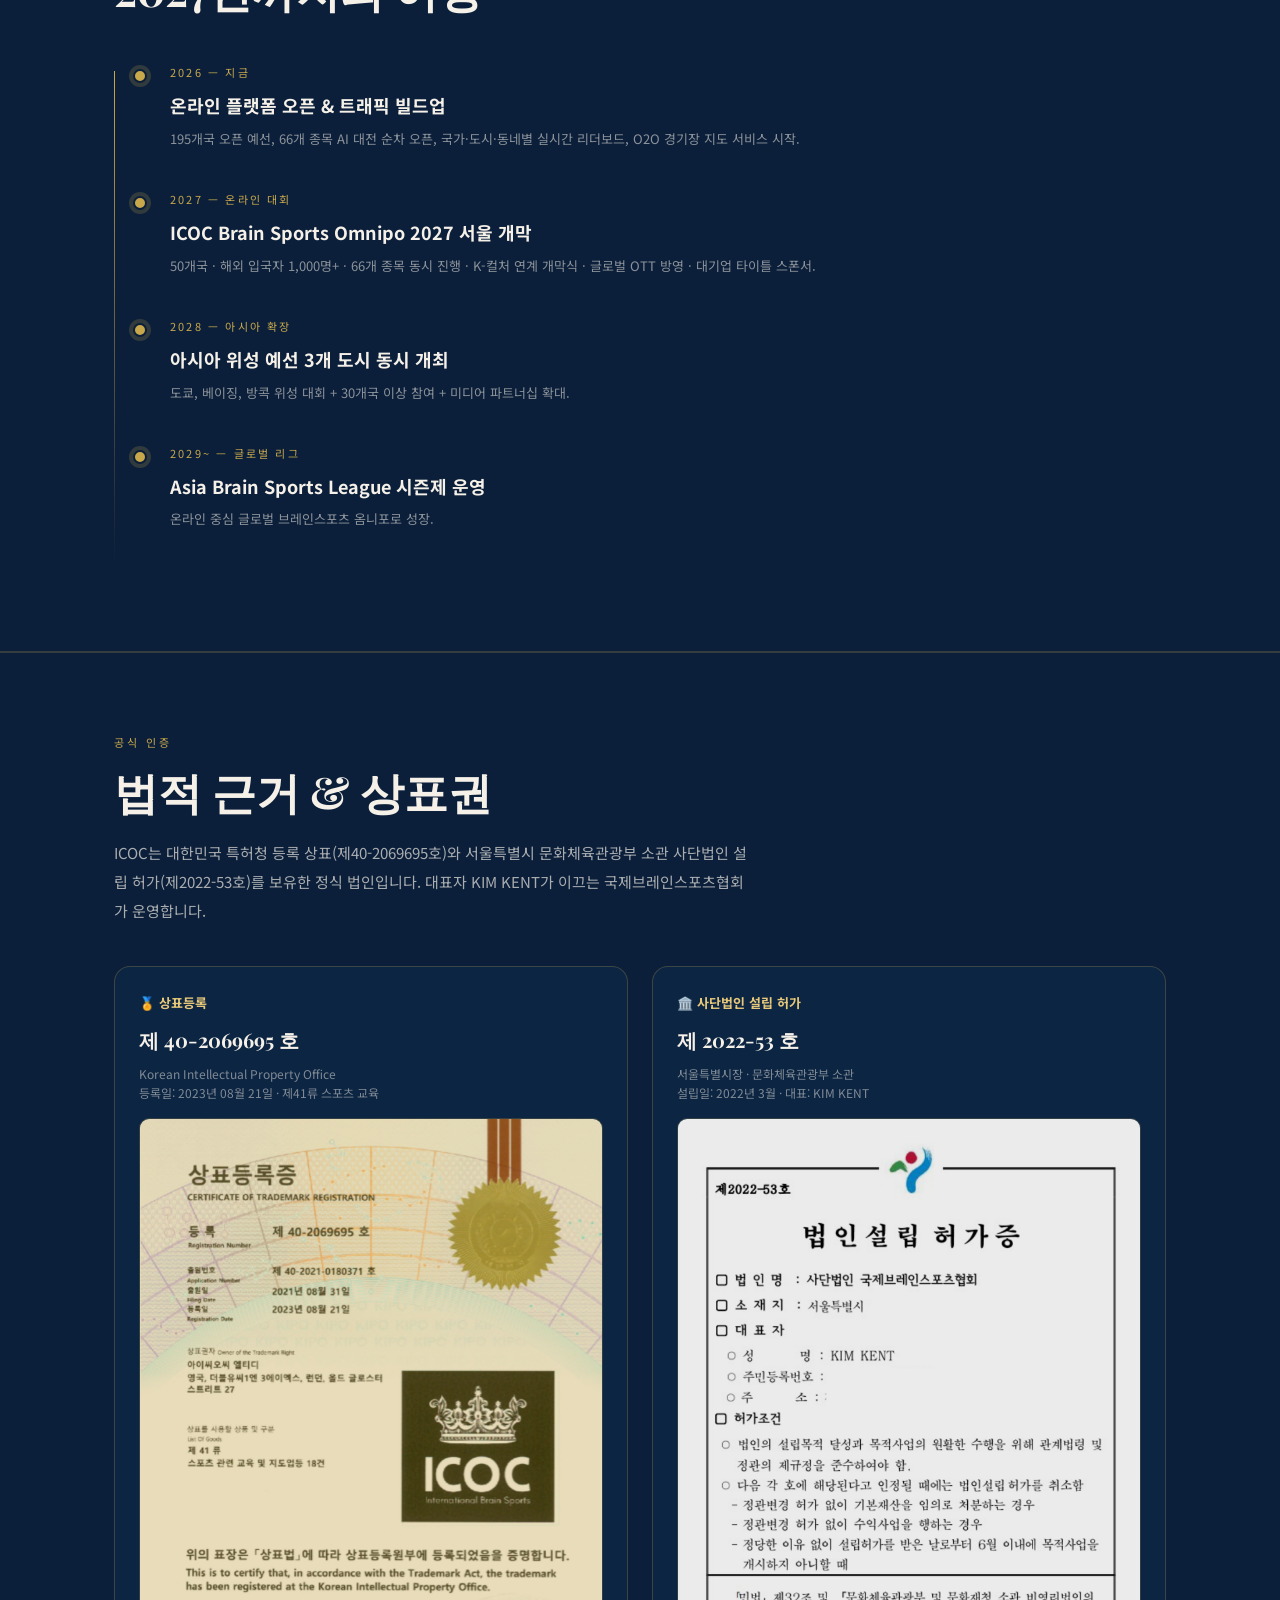
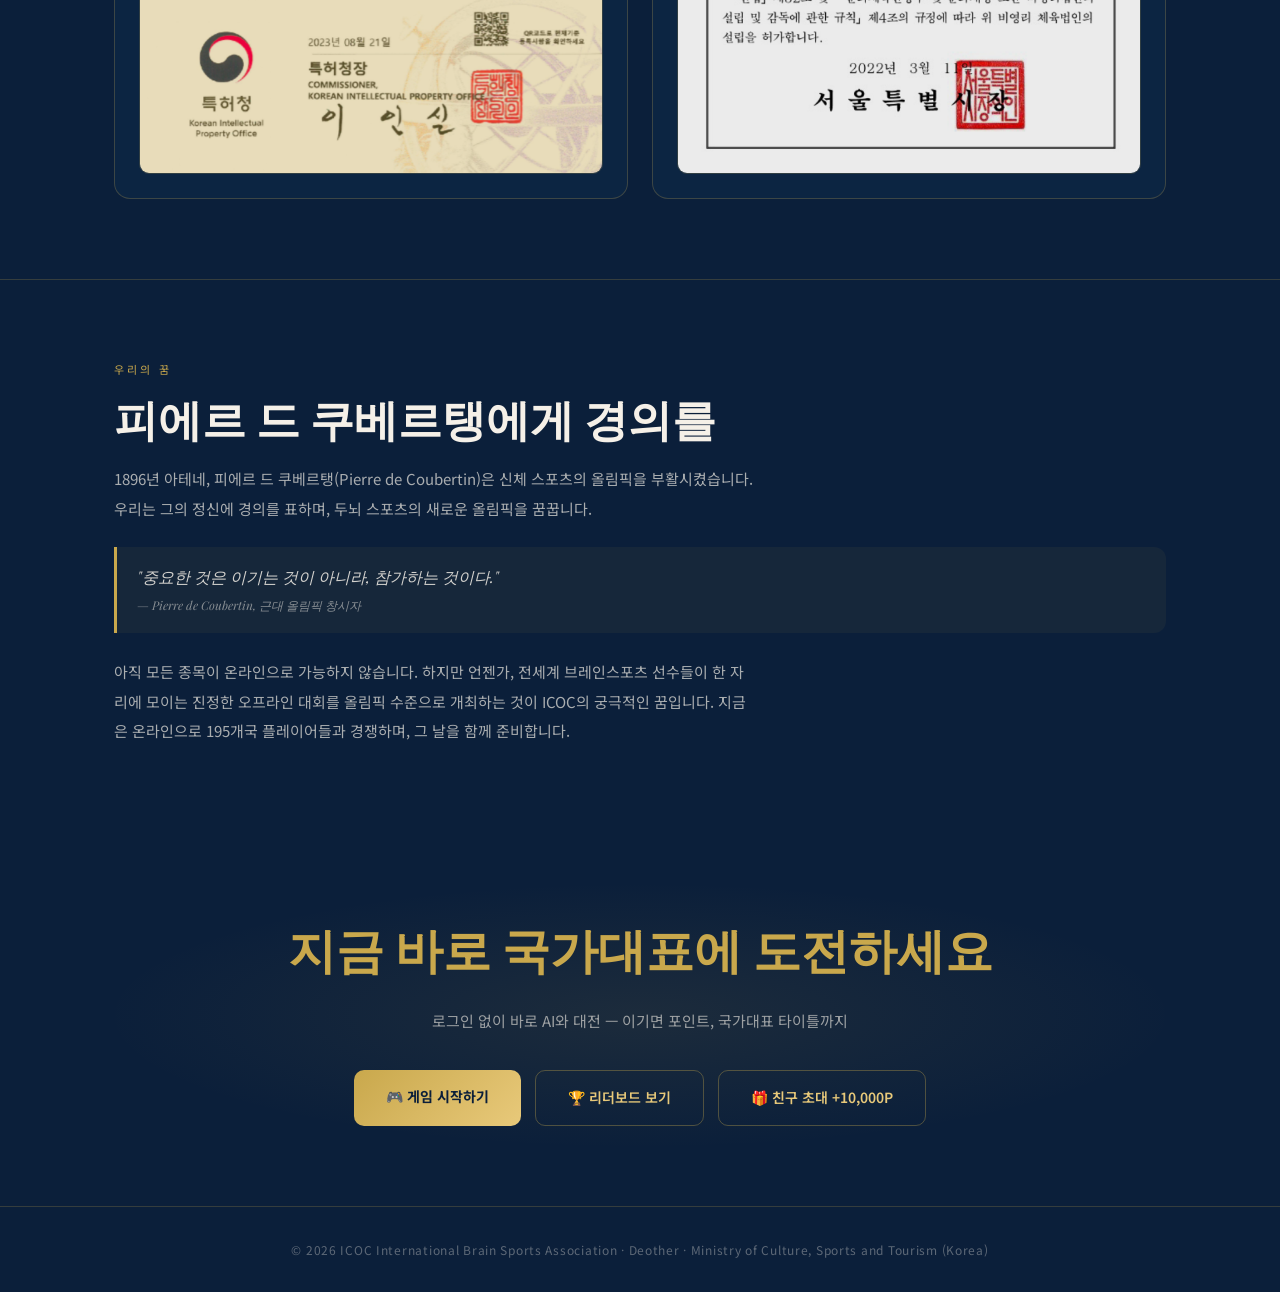
==== commit 3ab32aa1: "fix: about.html fr l'IA syntax error, hero text remove 2027년 서울" ====
--- a/about.html
+++ b/about.html
@@ -121,7 +121,7 @@
   <div>
     <p class="sec-label" style="margin-bottom:14px;">International Brain Sports Omnipo Committee</p>
     <h1>멀티종목<br>브레인스포츠<br>옴니포</h1>
-    <p>바둑부터 홀덤까지, 66개 두뇌 스포츠가 처음으로 하나의 무대에서 격돌합니다.<br>2027년 서울, 전세계 최정예 두뇌들이 모입니다.</p>
+    <p>바둑부터 홀덤까지, 66개 두뇌 스포츠를 하나의 온라인 플랫폼에서.<br>195개국 플레이어가 국가대표를 가립니다.</p>
   </div>
 </div>
 
@@ -462,7 +462,7 @@
     sports_label:'Sports Officiels', sports_h:'66 Sports Cérébraux',
     road_label:'Feuille de Route', road_h:'Voyage vers 2027',
     cta_h:'Devenez Représentant National',
-    cta_sub:'Jouez contre l'IA sans connexion — gagnez des points et titre national',
+    cta_sub:"Jouez contre l'IA sans connexion — gagnez des points et titre national",
     
     dream_label:'Notre Rêve',
     dream_title:'En Hommage à Pierre de Coubertin',
